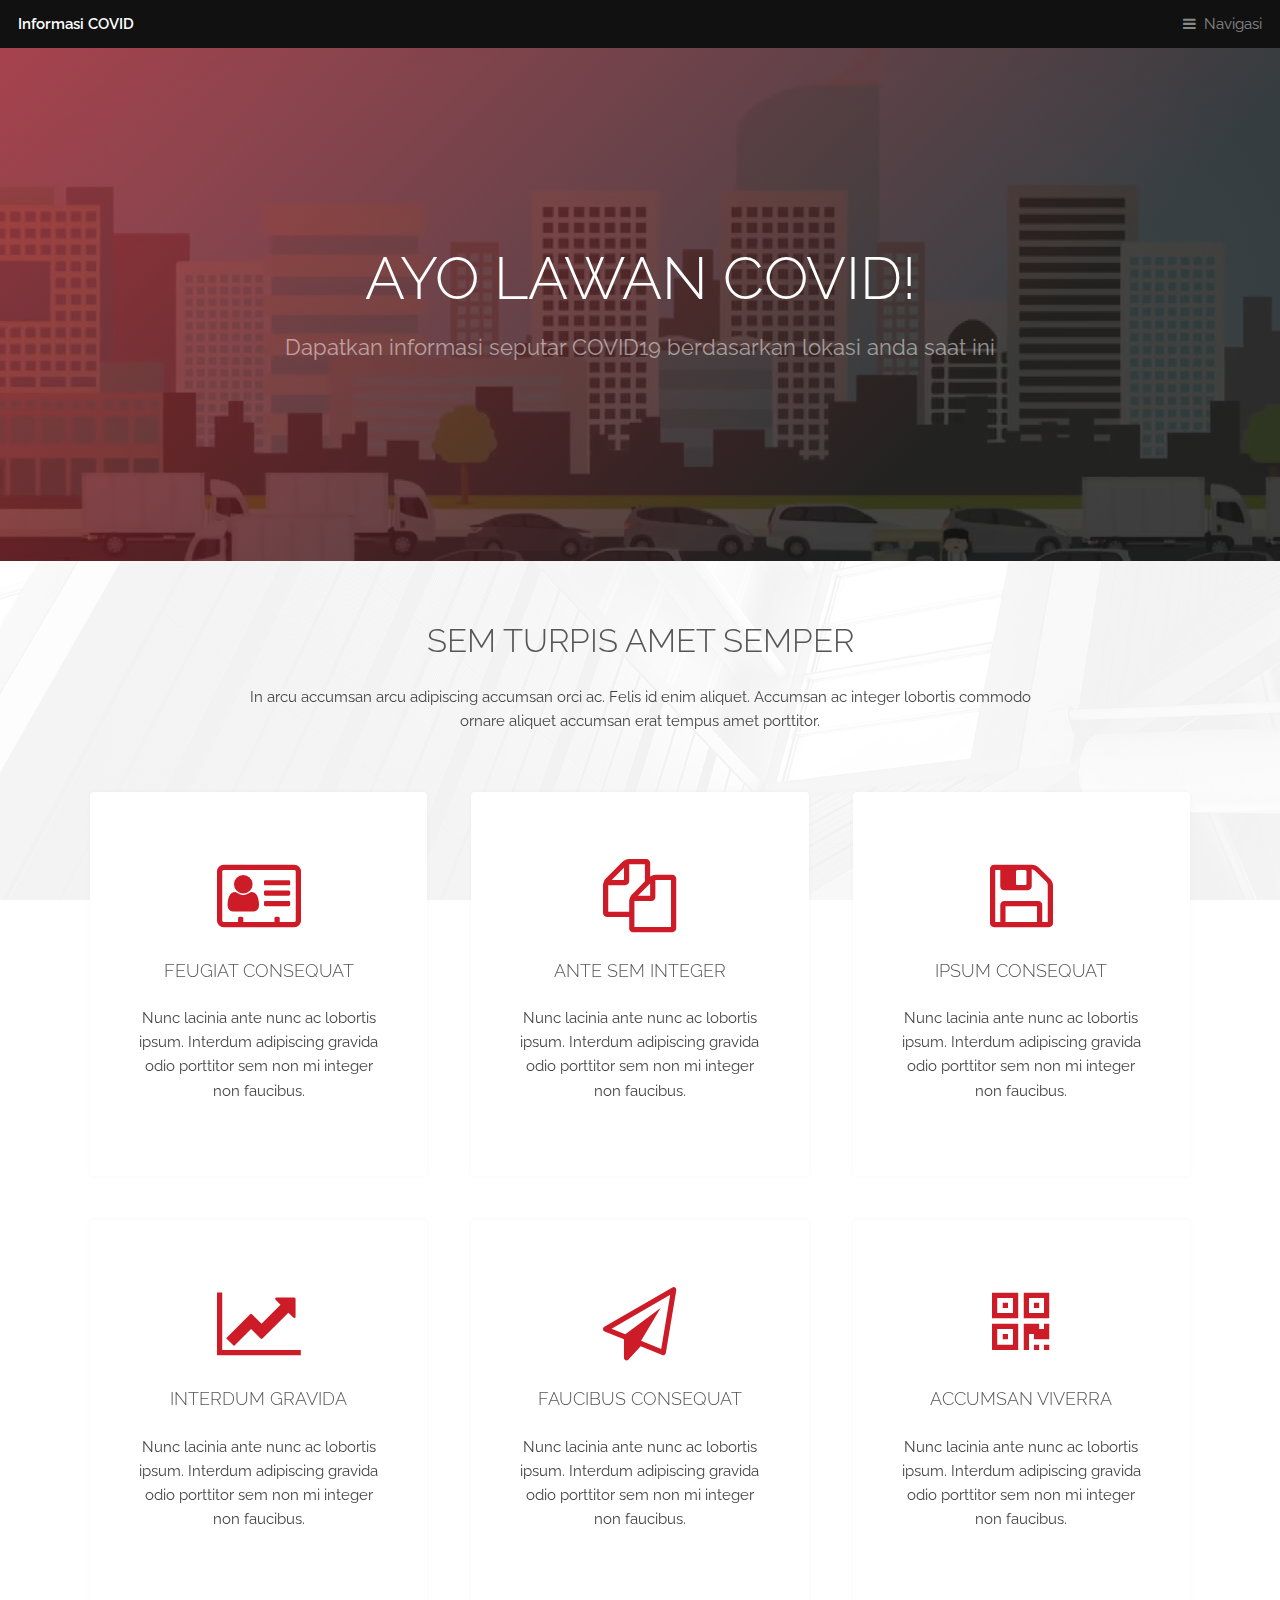
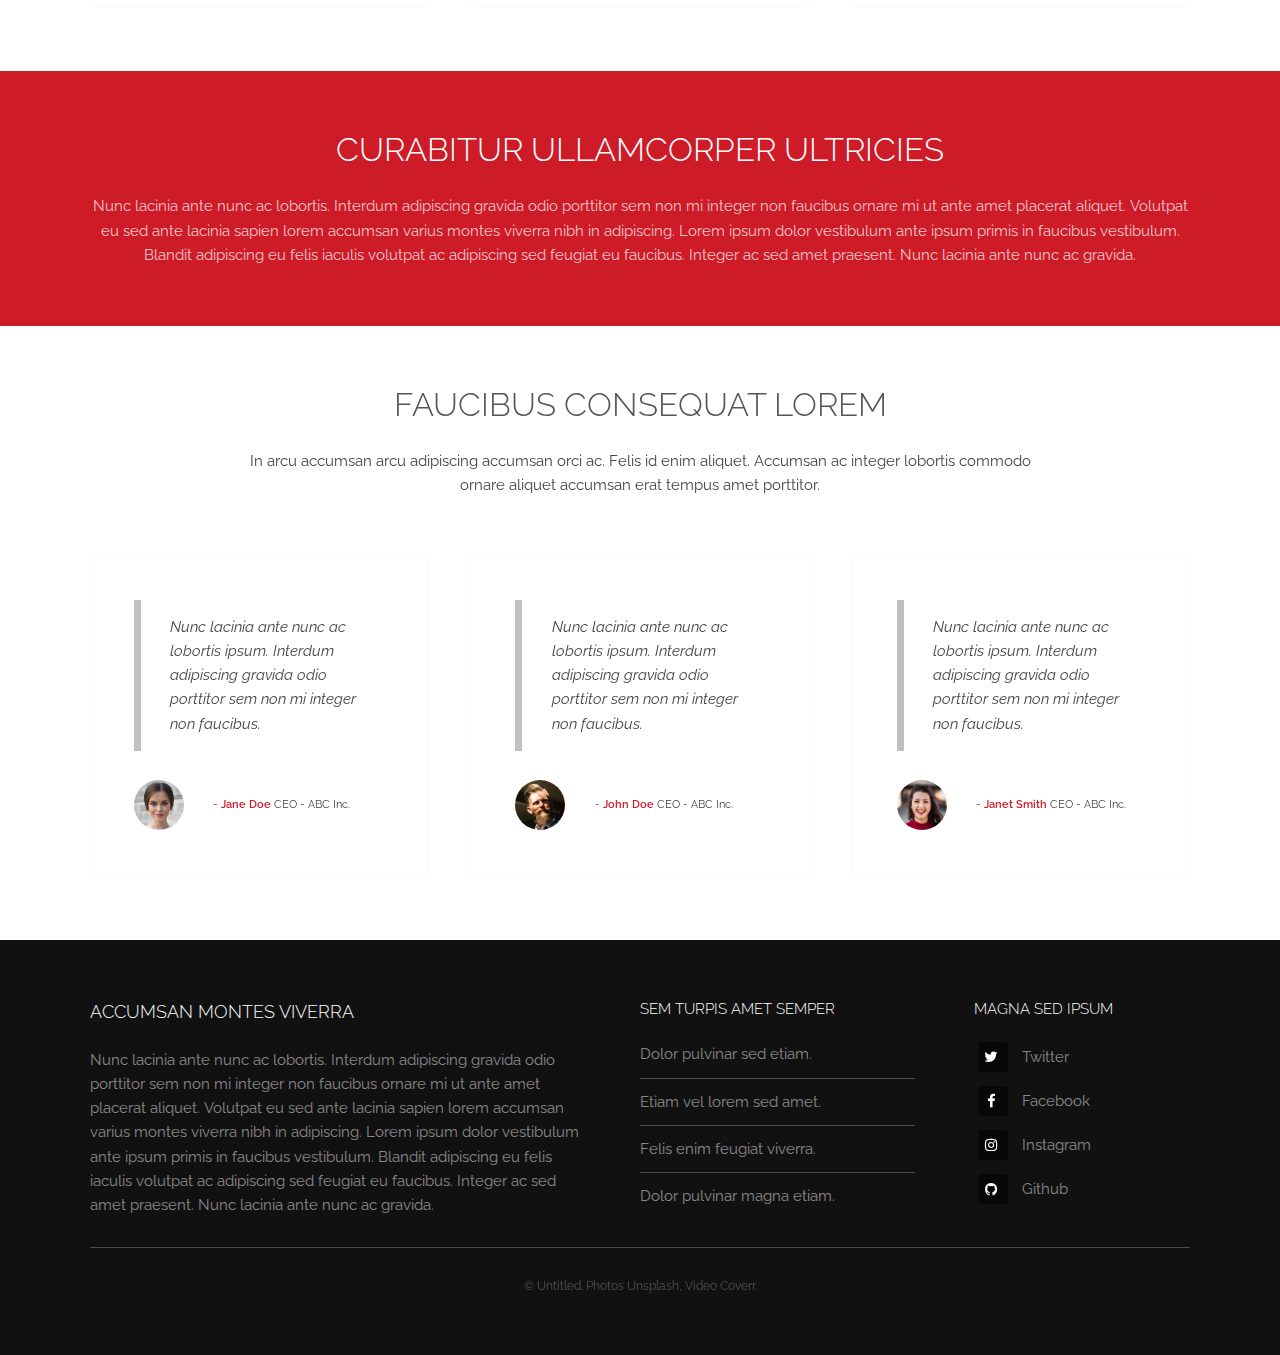
==== index.html @ f208dbf8 "repo UAS belum jadi" ====
<!DOCTYPE HTML>

<html>
	<head>
		<title>Kawal COVID19</title>
		<meta charset="utf-8" />
		<meta name="viewport" content="width=device-width, initial-scale=1, user-scalable=no" />
		<meta name="description" content="" />
		<meta name="keywords" content="" />
		<link rel="stylesheet" href="assets/css/main.css" />
	</head>
	<body class="is-preload">

		<!-- Header -->
			<header id="header">
				<a class="logo" href="index.html">Informasi COVID</a>
				<nav>
					<a href="#menu">Navigasi</a>
				</nav>
			</header>

		<!-- Nav -->
			<nav id="menu">
				<ul class="links">
					<li><a href="index.html">Beranda</a></li>
					<li><a href="elements.html">Elements</a></li>
					<li><a href="generic.html">Generic</a></li>
				</ul>
			</nav>

		<!-- Banner -->
			<section id="banner">
				<div class="inner">
					<h1>Ayo Lawan COVID!</h1>
					<p>Dapatkan informasi seputar COVID19 berdasarkan lokasi anda saat ini<br /></p>
				</div>
				<video autoplay loop muted playsinline src="images/banner_vid.mp4"></video>
			</section>

		<!-- Highlights -->
			<section class="wrapper">
				<div class="inner">
					<header class="special">
						<h2>Sem turpis amet semper</h2>
						<p>In arcu accumsan arcu adipiscing accumsan orci ac. Felis id enim aliquet. Accumsan ac integer lobortis commodo ornare aliquet accumsan erat tempus amet porttitor.</p>
					</header>
					<div class="highlights">
						<section>
							<div class="content">
								<header>
									<a href="#" class="icon fa-vcard-o"><span class="label">Icon</span></a>
									<h3>Feugiat consequat</h3>
								</header>
								<p>Nunc lacinia ante nunc ac lobortis ipsum. Interdum adipiscing gravida odio porttitor sem non mi integer non faucibus.</p>
							</div>
						</section>
						<section>
							<div class="content">
								<header>
									<a href="#" class="icon fa-files-o"><span class="label">Icon</span></a>
									<h3>Ante sem integer</h3>
								</header>
								<p>Nunc lacinia ante nunc ac lobortis ipsum. Interdum adipiscing gravida odio porttitor sem non mi integer non faucibus.</p>
							</div>
						</section>
						<section>
							<div class="content">
								<header>
									<a href="#" class="icon fa-floppy-o"><span class="label">Icon</span></a>
									<h3>Ipsum consequat</h3>
								</header>
								<p>Nunc lacinia ante nunc ac lobortis ipsum. Interdum adipiscing gravida odio porttitor sem non mi integer non faucibus.</p>
							</div>
						</section>
						<section>
							<div class="content">
								<header>
									<a href="#" class="icon fa-line-chart"><span class="label">Icon</span></a>
									<h3>Interdum gravida</h3>
								</header>
								<p>Nunc lacinia ante nunc ac lobortis ipsum. Interdum adipiscing gravida odio porttitor sem non mi integer non faucibus.</p>
							</div>
						</section>
						<section>
							<div class="content">
								<header>
									<a href="#" class="icon fa-paper-plane-o"><span class="label">Icon</span></a>
									<h3>Faucibus consequat</h3>
								</header>
								<p>Nunc lacinia ante nunc ac lobortis ipsum. Interdum adipiscing gravida odio porttitor sem non mi integer non faucibus.</p>
							</div>
						</section>
						<section>
							<div class="content">
								<header>
									<a href="#" class="icon fa-qrcode"><span class="label">Icon</span></a>
									<h3>Accumsan viverra</h3>
								</header>
								<p>Nunc lacinia ante nunc ac lobortis ipsum. Interdum adipiscing gravida odio porttitor sem non mi integer non faucibus.</p>
							</div>
						</section>
					</div>
				</div>
			</section>

		<!-- CTA -->
			<section id="cta" class="wrapper">
				<div class="inner">
					<h2>Curabitur ullamcorper ultricies</h2>
					<p>Nunc lacinia ante nunc ac lobortis. Interdum adipiscing gravida odio porttitor sem non mi integer non faucibus ornare mi ut ante amet placerat aliquet. Volutpat eu sed ante lacinia sapien lorem accumsan varius montes viverra nibh in adipiscing. Lorem ipsum dolor vestibulum ante ipsum primis in faucibus vestibulum. Blandit adipiscing eu felis iaculis volutpat ac adipiscing sed feugiat eu faucibus. Integer ac sed amet praesent. Nunc lacinia ante nunc ac gravida.</p>
				</div>
			</section>

		<!-- Testimonials -->
			<section class="wrapper">
				<div class="inner">
					<header class="special">
						<h2>Faucibus consequat lorem</h2>
						<p>In arcu accumsan arcu adipiscing accumsan orci ac. Felis id enim aliquet. Accumsan ac integer lobortis commodo ornare aliquet accumsan erat tempus amet porttitor.</p>
					</header>
					<div class="testimonials">
						<section>
							<div class="content">
								<blockquote>
									<p>Nunc lacinia ante nunc ac lobortis ipsum. Interdum adipiscing gravida odio porttitor sem non mi integer non faucibus.</p>
								</blockquote>
								<div class="author">
									<div class="image">
										<img src="images/pic01.jpg" alt="" />
									</div>
									<p class="credit">- <strong>Jane Doe</strong> <span>CEO - ABC Inc.</span></p>
								</div>
							</div>
						</section>
						<section>
							<div class="content">
								<blockquote>
									<p>Nunc lacinia ante nunc ac lobortis ipsum. Interdum adipiscing gravida odio porttitor sem non mi integer non faucibus.</p>
								</blockquote>
								<div class="author">
									<div class="image">
										<img src="images/pic03.jpg" alt="" />
									</div>
									<p class="credit">- <strong>John Doe</strong> <span>CEO - ABC Inc.</span></p>
								</div>
							</div>
						</section>
						<section>
							<div class="content">
								<blockquote>
									<p>Nunc lacinia ante nunc ac lobortis ipsum. Interdum adipiscing gravida odio porttitor sem non mi integer non faucibus.</p>
								</blockquote>
								<div class="author">
									<div class="image">
										<img src="images/pic02.jpg" alt="" />
									</div>
									<p class="credit">- <strong>Janet Smith</strong> <span>CEO - ABC Inc.</span></p>
								</div>
							</div>
						</section>
					</div>
				</div>
			</section>

		<!-- Footer -->
			<footer id="footer">
				<div class="inner">
					<div class="content">
						<section>
							<h3>Accumsan montes viverra</h3>
							<p>Nunc lacinia ante nunc ac lobortis. Interdum adipiscing gravida odio porttitor sem non mi integer non faucibus ornare mi ut ante amet placerat aliquet. Volutpat eu sed ante lacinia sapien lorem accumsan varius montes viverra nibh in adipiscing. Lorem ipsum dolor vestibulum ante ipsum primis in faucibus vestibulum. Blandit adipiscing eu felis iaculis volutpat ac adipiscing sed feugiat eu faucibus. Integer ac sed amet praesent. Nunc lacinia ante nunc ac gravida.</p>
						</section>
						<section>
							<h4>Sem turpis amet semper</h4>
							<ul class="alt">
								<li><a href="#">Dolor pulvinar sed etiam.</a></li>
								<li><a href="#">Etiam vel lorem sed amet.</a></li>
								<li><a href="#">Felis enim feugiat viverra.</a></li>
								<li><a href="#">Dolor pulvinar magna etiam.</a></li>
							</ul>
						</section>
						<section>
							<h4>Magna sed ipsum</h4>
							<ul class="plain">
								<li><a href="#"><i class="icon fa-twitter">&nbsp;</i>Twitter</a></li>
								<li><a href="#"><i class="icon fa-facebook">&nbsp;</i>Facebook</a></li>
								<li><a href="#"><i class="icon fa-instagram">&nbsp;</i>Instagram</a></li>
								<li><a href="#"><i class="icon fa-github">&nbsp;</i>Github</a></li>
							</ul>
						</section>
					</div>
					<div class="copyright">
						&copy; Untitled. Photos <a href="https://unsplash.co">Unsplash</a>, Video <a href="https://coverr.co">Coverr</a>.
					</div>
				</div>
			</footer>

		<!-- Scripts -->
			<script src="assets/js/jquery.min.js"></script>
			<script src="assets/js/browser.min.js"></script>
			<script src="assets/js/breakpoints.min.js"></script>
			<script src="assets/js/util.js"></script>
			<script src="assets/js/main.js"></script>

	</body>
</html>
---- assets/css/main.css ----
@import url(font-awesome.min.css);
@import url("https://fonts.googleapis.com/css?family=Raleway:200,300,400,500,600");
/*
	Industrious by TEMPLATED
	templated.co @templatedco
	Released for free under the Creative Commons Attribution 3.0 license (templated.co/license)
*/
/* Basic */
@-ms-viewport {
  width: device-width; }
body {
  -ms-overflow-style: scrollbar; }

@media screen and (max-width: 480px) {
  html, body {
    min-width: 320px; } }
html {
  box-sizing: border-box; }

*, *:before, *:after {
  box-sizing: inherit; }

body {
  background: #ffffff; }
  body.is-preload *, body.is-preload *:before, body.is-preload *:after {
    -moz-animation: none !important;
    -webkit-animation: none !important;
    -ms-animation: none !important;
    animation: none !important;
    -moz-transition: none !important;
    -webkit-transition: none !important;
    -ms-transition: none !important;
    transition: none !important; }

html, body, div, span, applet, object,
iframe, h1, h2, h3, h4, h5, h6, p, blockquote,
pre, a, abbr, acronym, address, big, cite,
code, del, dfn, em, img, ins, kbd, q, s, samp,
small, strike, strong, sub, sup, tt, var, b,
u, i, center, dl, dt, dd, ol, ul, li, fieldset,
form, label, legend, table, caption, tbody,
tfoot, thead, tr, th, td, article, aside,
canvas, details, embed, figure, figcaption,
footer, header, hgroup, menu, nav, output, ruby,
section, summary, time, mark, audio, video {
  margin: 0;
  padding: 0;
  border: 0;
  font-size: 100%;
  font: inherit;
  vertical-align: baseline; }

article, aside, details, figcaption, figure,
footer, header, hgroup, menu, nav, section {
  display: block; }

body {
  line-height: 1; }

ol, ul {
  list-style: none; }

blockquote, q {
  quotes: none; }
  blockquote:before, blockquote:after, q:before, q:after {
    content: '';
    content: none; }

table {
  border-collapse: collapse;
  border-spacing: 0; }

body {
  -webkit-text-size-adjust: none; }

mark {
  background-color: transparent;
  color: inherit; }

input::-moz-focus-inner {
  border: 0;
  padding: 0; }

input, select, textarea {
  -moz-appearance: none;
  -webkit-appearance: none;
  -ms-appearance: none;
  appearance: none; }

/* Typography */
html {
  font-size: 13pt; }
  @media screen and (max-width: 1680px) {
    html {
      font-size: 11pt; } }
  @media screen and (max-width: 980px) {
    html {
      font-size: 12pt; } }
  @media screen and (max-width: 480px) {
    html {
      font-size: 11pt; } }

body {
  background-color: #ffffff;
  color: #444444; }

body, input, select, textarea {
  font-family: "Raleway", Arial, Helvetica, sans-serif;
  font-weight: 400;
  font-size: 1rem;
  line-height: 1.65; }

a {
  -moz-transition: color 0.2s ease-in-out;
  -webkit-transition: color 0.2s ease-in-out;
  -ms-transition: color 0.2s ease-in-out;
  transition: color 0.2s ease-in-out;
  text-decoration: underline; }
  a:hover {
    text-decoration: none; }

strong, b {
  font-weight: 600; }

em, i {
  font-style: italic; }

p {
  margin: 0 0 2rem 0; }

header.special {
  text-align: center;
  margin-bottom: 4rem; }
  header.special p {
    max-width: 75%;
    margin-left: auto;
    margin-right: auto; }

h1, h2, h3, h4, h5, h6 {
  font-weight: 300;
  line-height: 1.5;
  text-transform: uppercase;
  margin: 0 0 1.5rem 0; }
  h1 a, h2 a, h3 a, h4 a, h5 a, h6 a {
    color: inherit;
    text-decoration: none; }

h1 {
  font-size: 3rem;
  line-height: 1.2; }

h2 {
  font-size: 2.25rem;
  line-height: 1.3; }

h3 {
  font-size: 1.25rem; }

h4 {
  font-size: 1rem; }

h5 {
  font-size: 0.9rem; }

h6 {
  font-size: 0.7rem; }

@media screen and (max-width: 736px) {
  h1 {
    font-size: 2.75rem;
    line-height: 1.3; }

  h2 {
    font-size: 1.75rem;
    line-height: 1.5; }

  h3 {
    font-size: 1.25rem; } }
sub {
  font-size: 0.8rem;
  position: relative;
  top: 0.5rem; }

sup {
  font-size: 0.8rem;
  position: relative;
  top: -0.5rem; }

blockquote {
  border-left: solid 0.5rem;
  font-style: italic;
  margin: 0 0 2rem 0;
  padding: 1rem 0 1rem 2rem; }

code {
  border-radius: 4px;
  border: solid 1px;
  font-family: "Courier New", monospace;
  font-size: 0.9rem;
  margin: 0 0.25rem;
  padding: 0.25rem 0.65rem; }

pre {
  -webkit-overflow-scrolling: touch;
  font-family: "Courier New", monospace;
  font-size: 0.9rem;
  margin: 0 0 2rem 0; }
  pre code {
    display: block;
    line-height: 1.75;
    padding: 1rem 1.5rem;
    overflow-x: auto; }

hr {
  border: 0;
  border-bottom: solid 1px;
  margin: 2rem 0; }
  hr.major {
    margin: 4rem 0; }

input, select, textarea {
  color: #555555; }

a {
  color: #ce1b28; }

strong, b {
  color: #555555; }

h1, h2, h3, h4, h5, h6 {
  color: #555555; }

blockquote {
  border-left-color: rgba(0, 0, 0, 0.25); }

code {
  background: rgba(0, 0, 0, 0.075);
  border-color: rgba(0, 0, 0, 0.25); }

hr {
  border-bottom-color: rgba(0, 0, 0, 0.25); }

/* Inner */
.inner {
  margin: 0 auto;
  width: 75rem;
  max-width: calc(100% - 6rem); }
  @media screen and (max-width: 480px) {
    .inner {
      max-width: calc(100% - 3rem); } }

/* Button */
input[type="submit"],
input[type="reset"],
input[type="button"],
button,
.button {
  -moz-appearance: none;
  -webkit-appearance: none;
  -ms-appearance: none;
  appearance: none;
  -moz-transition: background-color 0.2s ease-in-out, box-shadow 0.2s ease-in-out, color 0.2s ease-in-out;
  -webkit-transition: background-color 0.2s ease-in-out, box-shadow 0.2s ease-in-out, color 0.2s ease-in-out;
  -ms-transition: background-color 0.2s ease-in-out, box-shadow 0.2s ease-in-out, color 0.2s ease-in-out;
  transition: background-color 0.2s ease-in-out, box-shadow 0.2s ease-in-out, color 0.2s ease-in-out;
  border: 0;
  border-radius: 4px;
  cursor: pointer;
  display: inline-block;
  font-weight: 600;
  height: 3.25rem;
  line-height: 3.25rem;
  padding: 0 1.75rem;
  text-align: center;
  text-decoration: none;
  white-space: nowrap; }
  input[type="submit"].small,
  input[type="reset"].small,
  input[type="button"].small,
  button.small,
  .button.small {
    font-size: 0.8rem;
    height: 2.4375rem;
    line-height: 2.4375rem;
    padding: 0 1.25rem; }
  input[type="submit"].large,
  input[type="reset"].large,
  input[type="button"].large,
  button.large,
  .button.large {
    font-size: 1.35rem;
    height: 4.0625rem;
    line-height: 4.0625rem;
    padding: 0 2rem; }
  input[type="submit"].wide,
  input[type="reset"].wide,
  input[type="button"].wide,
  button.wide,
  .button.wide {
    min-width: 13rem; }
  input[type="submit"].icon:before,
  input[type="reset"].icon:before,
  input[type="button"].icon:before,
  button.icon:before,
  .button.icon:before {
    margin-right: 0.5rem; }
  input[type="submit"].fit,
  input[type="reset"].fit,
  input[type="button"].fit,
  button.fit,
  .button.fit {
    width: 100%; }
  input[type="submit"].disabled, input[type="submit"]:disabled,
  input[type="reset"].disabled,
  input[type="reset"]:disabled,
  input[type="button"].disabled,
  input[type="button"]:disabled,
  button.disabled,
  button:disabled,
  .button.disabled,
  .button:disabled {
    pointer-events: none;
    opacity: 0.25; }

input[type="submit"],
input[type="reset"],
input[type="button"],
button,
.button {
  background-color: transparent;
  box-shadow: inset 0 0 0 1px #555555;
  color: #555555 !important; }
  input[type="submit"]:hover,
  input[type="reset"]:hover,
  input[type="button"]:hover,
  button:hover,
  .button:hover {
    box-shadow: inset 0 0 0 1px #ce1b28;
    color: #ce1b28 !important; }
    input[type="submit"]:hover:active,
    input[type="reset"]:hover:active,
    input[type="button"]:hover:active,
    button:hover:active,
    .button:hover:active {
      background-color: rgba(206, 27, 40, 0.25); }
  input[type="submit"].primary,
  input[type="reset"].primary,
  input[type="button"].primary,
  button.primary,
  .button.primary {
    box-shadow: none;
    background-color: #ce1b28;
    color: #ffffff !important; }
    input[type="submit"].primary:hover,
    input[type="reset"].primary:hover,
    input[type="button"].primary:hover,
    button.primary:hover,
    .button.primary:hover {
      background-color: #e2212f;
      box-shadow: none; }
      input[type="submit"].primary:hover:active,
      input[type="reset"].primary:hover:active,
      input[type="button"].primary:hover:active,
      button.primary:hover:active,
      .button.primary:hover:active {
        background-color: #b71824; }

/* Form */
form {
  margin: 0 0 2rem 0; }

input[type="text"],
input[type="password"],
input[type="email"],
input[type="tel"],
input[type="search"],
input[type="url"],
select,
textarea {
  -moz-appearance: none;
  -webkit-appearance: none;
  -ms-appearance: none;
  appearance: none;
  border-radius: 4px;
  border: none;
  border: solid 1px;
  color: inherit;
  display: block;
  outline: 0;
  padding: 0 1rem;
  text-decoration: none;
  width: 100%; }
  input[type="text"]:invalid,
  input[type="password"]:invalid,
  input[type="email"]:invalid,
  input[type="tel"]:invalid,
  input[type="search"]:invalid,
  input[type="url"]:invalid,
  select:invalid,
  textarea:invalid {
    box-shadow: none; }

label {
  display: block;
  font-size: 1rem;
  font-weight: 600;
  margin: 0 0 1rem 0; }

input[type="text"],
input[type="password"],
input[type="email"],
input[type="tel"],
input[type="search"],
input[type="url"] {
  height: 3.25rem; }

select {
  background-size: 1.25rem;
  background-repeat: no-repeat;
  background-position: calc(100% - 1rem) center;
  height: 3.25rem;
  padding-right: 3.25rem;
  text-overflow: ellipsis; }
  select:focus::-ms-value {
    background-color: transparent; }
  select::-ms-expand {
    display: none; }

textarea {
  padding: 0.75rem 1rem; }

input[type="checkbox"],
input[type="radio"] {
  -moz-appearance: none;
  -webkit-appearance: none;
  -ms-appearance: none;
  appearance: none;
  display: block;
  float: left;
  margin-right: -2rem;
  opacity: 0;
  width: 1rem;
  z-index: -1; }
  input[type="checkbox"] + label,
  input[type="radio"] + label {
    text-decoration: none;
    cursor: pointer;
    display: inline-block;
    font-size: 1rem;
    font-weight: 400;
    padding-left: 2.825rem;
    padding-right: 0.875rem;
    position: relative; }
    input[type="checkbox"] + label:before,
    input[type="radio"] + label:before {
      -moz-osx-font-smoothing: grayscale;
      -webkit-font-smoothing: antialiased;
      font-family: FontAwesome;
      font-style: normal;
      font-weight: normal;
      text-transform: none !important; }
    input[type="checkbox"] + label:before,
    input[type="radio"] + label:before {
      border-radius: 4px;
      border: solid 1px;
      content: '';
      display: inline-block;
      height: 1.95rem;
      left: 0;
      line-height: 1.86875rem;
      position: absolute;
      text-align: center;
      top: -0.1625rem;
      width: 1.95rem; }
  input[type="checkbox"]:checked + label:before,
  input[type="radio"]:checked + label:before {
    content: '\f00c'; }

input[type="checkbox"] + label:before {
  border-radius: 4px; }

input[type="radio"] + label:before {
  border-radius: 100%; }

::-webkit-input-placeholder {
  opacity: 1.0; }

:-moz-placeholder {
  opacity: 1.0; }

::-moz-placeholder {
  opacity: 1.0; }

:-ms-input-placeholder {
  opacity: 1.0; }

label {
  color: #555555; }

input[type="text"],
input[type="password"],
input[type="email"],
input[type="tel"],
input[type="search"],
input[type="url"],
select,
textarea {
  background-color: rgba(0, 0, 0, 0.075);
  border-color: rgba(0, 0, 0, 0.25); }
  input[type="text"]:focus,
  input[type="password"]:focus,
  input[type="email"]:focus,
  input[type="tel"]:focus,
  input[type="search"]:focus,
  input[type="url"]:focus,
  select:focus,
  textarea:focus {
    border-color: #ce1b28;
    box-shadow: 0 0 0 1px #ce1b28; }

select {
  background-image: url("data:image/svg+xml;charset=utf8,%3Csvg xmlns='http://www.w3.org/2000/svg' width='40' height='40' preserveAspectRatio='none' viewBox='0 0 40 40'%3E%3Cpath d='M9.4,12.3l10.4,10.4l10.4-10.4c0.2-0.2,0.5-0.4,0.9-0.4c0.3,0,0.6,0.1,0.9,0.4l3.3,3.3c0.2,0.2,0.4,0.5,0.4,0.9 c0,0.4-0.1,0.6-0.4,0.9L20.7,31.9c-0.2,0.2-0.5,0.4-0.9,0.4c-0.3,0-0.6-0.1-0.9-0.4L4.3,17.3c-0.2-0.2-0.4-0.5-0.4-0.9 c0-0.4,0.1-0.6,0.4-0.9l3.3-3.3c0.2-0.2,0.5-0.4,0.9-0.4S9.1,12.1,9.4,12.3z' fill='rgba(0, 0, 0, 0.25)' /%3E%3C/svg%3E"); }
  select option {
    color: #444444;
    background-color: #ffffff; }

input[type="checkbox"] + label,
input[type="radio"] + label {
  color: #444444; }
  input[type="checkbox"] + label:before,
  input[type="radio"] + label:before {
    background: rgba(0, 0, 0, 0.075);
    border-color: rgba(0, 0, 0, 0.25); }
input[type="checkbox"]:checked + label:before,
input[type="radio"]:checked + label:before {
  background-color: #ce1b28;
  border-color: #ce1b28;
  color: #ffffff; }
input[type="checkbox"]:focus + label:before,
input[type="radio"]:focus + label:before {
  border-color: #ce1b28;
  box-shadow: 0 0 0 1px #ce1b28; }

::-webkit-input-placeholder {
  color: #bbbbbb !important; }

:-moz-placeholder {
  color: #bbbbbb !important; }

::-moz-placeholder {
  color: #bbbbbb !important; }

:-ms-input-placeholder {
  color: #bbbbbb !important; }

/* List */
ol {
  list-style: decimal;
  margin: 0 0 2rem 0;
  padding-left: 1.25rem; }
  ol li {
    padding-left: 0.25rem; }

ul {
  list-style: disc;
  margin: 0 0 2rem 0;
  padding-left: 1rem; }
  ul li {
    padding-left: 0.325rem; }
  ul.plain {
    list-style: none;
    padding-left: 0; }
    ul.plain li {
      margin-bottom: 1rem; }
      ul.plain li .icon {
        border-radius: 4px;
        color: #ffffff;
        display: inline-block;
        margin-right: 1rem;
        text-align: center;
        width: 2rem;
        height: 2rem;
        line-height: 2rem;
        background: rgba(0, 0, 0, 0.5); }
  ul.alt {
    list-style: none;
    padding-left: 0; }
    ul.alt li {
      border-top: solid 1px;
      padding: 0.75rem 0; }
      ul.alt li:first-child {
        border-top: 0;
        padding-top: 0; }
      ul.alt li:last-child {
        padding-bottom: 0; }

dl {
  margin: 0 0 2rem 0; }
  dl dt {
    display: block;
    font-weight: 600;
    margin: 0 0 1rem 0; }
  dl dd {
    margin-left: 1.5rem; }

ul.alt li {
  border-top-color: rgba(0, 0, 0, 0.25); }

/* Table */
.table-wrapper {
  -webkit-overflow-scrolling: touch;
  overflow-x: auto; }

table {
  margin: 0 0 2rem 0;
  width: 100%; }
  table tbody tr {
    border: solid 1px;
    border-left: 0;
    border-right: 0; }
  table td {
    padding: 0.75rem 0.75rem; }
  table th {
    font-size: 0.9rem;
    font-weight: 600;
    padding: 0 0.75rem 0.75rem 0.75rem;
    text-align: left; }
  table thead {
    border-bottom: solid 2px; }
  table tfoot {
    border-top: solid 2px; }
  table.alt {
    border-collapse: separate; }
    table.alt tbody tr td {
      border: solid 1px;
      border-left-width: 0;
      border-top-width: 0; }
      table.alt tbody tr td:first-child {
        border-left-width: 1px; }
    table.alt tbody tr:first-child td {
      border-top-width: 1px; }
    table.alt thead {
      border-bottom: 0; }
    table.alt tfoot {
      border-top: 0; }

table tbody tr {
  border-color: rgba(0, 0, 0, 0.25); }
  table tbody tr:nth-child(2n + 1) {
    background-color: rgba(0, 0, 0, 0.075); }
table th {
  color: #555555; }
table thead {
  border-bottom-color: rgba(0, 0, 0, 0.25); }
table tfoot {
  border-top-color: rgba(0, 0, 0, 0.25); }
table.alt tbody tr td {
  border-color: rgba(0, 0, 0, 0.25); }

/* Highlights */
.highlights {
  width: 100%;
  margin: 2.5rem 0;
  display: -moz-flex;
  display: -webkit-flex;
  display: -ms-flex;
  display: flex;
  -moz-flex-wrap: wrap;
  -webkit-flex-wrap: wrap;
  -ms-flex-wrap: wrap;
  flex-wrap: wrap;
  -moz-align-items: -moz-stretch;
  -webkit-align-items: -webkit-stretch;
  -ms-align-items: -ms-stretch;
  align-items: stretch; }
  .highlights > * {
    -moz-flex-shrink: 1;
    -webkit-flex-shrink: 1;
    -ms-flex-shrink: 1;
    flex-shrink: 1;
    -moz-flex-grow: 0;
    -webkit-flex-grow: 0;
    -ms-flex-grow: 0;
    flex-grow: 0; }
  .highlights > * {
    width: 33.3333333333%; }
  .highlights > * {
    padding: 1.5rem;
    width: calc(33.3333333333% + 1rem); }
  .highlights > :nth-child(-n + 3) {
    padding-top: 0; }
  .highlights > :nth-last-child(-n + 3) {
    padding-bottom: 0; }
  .highlights > :nth-child(3n + 1) {
    padding-left: 0; }
  .highlights > :nth-child(3n) {
    padding-right: 0; }
  .highlights > :nth-child(3n + 1),
  .highlights > :nth-child(3n) {
    width: calc(33.3333333333% + -0.5rem); }
  .highlights .content {
    border-radius: 4px;
    height: 100%;
    padding: 3rem;
    text-align: center; }
    .highlights .content .icon {
      font-size: 5rem; }
  .highlights > div > :last-child {
    margin-bottom: 0; }
  @media screen and (max-width: 980px) {
    .highlights > * {
      width: 50%; }
    .highlights > * {
      padding: 1rem;
      width: calc(33.3333333333% + 0.6666666667rem); }
    .highlights > :nth-child(-n + 3) {
      padding-top: 1rem; }
    .highlights > :nth-last-child(-n + 3) {
      padding-bottom: 1rem; }
    .highlights > :nth-child(3n + 1) {
      padding-left: 1rem; }
    .highlights > :nth-child(3n) {
      padding-right: 1rem; }
    .highlights > :nth-child(3n + 1),
    .highlights > :nth-child(3n) {
      padding: 1rem;
      width: calc(50% + 1rem); }
    .highlights > * {
      padding: 1rem;
      width: calc(50% + 1rem); }
    .highlights > :nth-child(-n + 2) {
      padding-top: 0; }
    .highlights > :nth-last-child(-n + 2) {
      padding-bottom: 0; }
    .highlights > :nth-child(2n + 1) {
      padding-left: 0; }
    .highlights > :nth-child(2n) {
      padding-right: 0; }
    .highlights > :nth-child(2n + 1),
    .highlights > :nth-child(2n) {
      width: calc(50% + 0rem); }
    .highlights .content {
      padding: 2rem; } }
  @media screen and (max-width: 736px) {
    .highlights > * {
      width: 100%; }
    .highlights > * {
      padding: 1rem;
      width: calc(33.3333333333% + 0.6666666667rem); }
    .highlights > :nth-child(-n + 3) {
      padding-top: 1rem; }
    .highlights > :nth-last-child(-n + 3) {
      padding-bottom: 1rem; }
    .highlights > :nth-child(3n + 1) {
      padding-left: 1rem; }
    .highlights > :nth-child(3n) {
      padding-right: 1rem; }
    .highlights > :nth-child(3n + 1),
    .highlights > :nth-child(3n) {
      padding: 1rem;
      width: calc(100% + 2rem); }
    .highlights > * {
      padding: 1rem;
      width: calc(50% + 1rem); }
    .highlights > :nth-child(-n + 2) {
      padding-top: 1rem; }
    .highlights > :nth-last-child(-n + 2) {
      padding-bottom: 1rem; }
    .highlights > :nth-child(2n + 1) {
      padding-left: 1rem; }
    .highlights > :nth-child(2n) {
      padding-right: 1rem; }
    .highlights > :nth-child(2n + 1),
    .highlights > :nth-child(2n) {
      padding: 1rem;
      width: calc(100% + 2rem); }
    .highlights > * {
      padding: 1rem;
      width: calc(100% + 2rem); }
    .highlights > :nth-child(-n + 1) {
      padding-top: 0; }
    .highlights > :nth-last-child(-n + 1) {
      padding-bottom: 0; }
    .highlights > :nth-child(1n + 1) {
      padding-left: 0; }
    .highlights > :nth-child(1n) {
      padding-right: 0; }
    .highlights > :nth-child(1n + 1),
    .highlights > :nth-child(1n) {
      width: calc(100% + 1rem); } }

.highlights .content {
  background: #ffffff;
  box-shadow: 0px 0px 4px 1px rgba(0, 0, 0, 0.025); }

/* Testimonials */
.testimonials {
  margin: 2.5rem 0;
  width: 100%;
  display: -moz-flex;
  display: -webkit-flex;
  display: -ms-flex;
  display: flex;
  -moz-flex-wrap: wrap;
  -webkit-flex-wrap: wrap;
  -ms-flex-wrap: wrap;
  flex-wrap: wrap;
  -moz-align-items: -moz-stretch;
  -webkit-align-items: -webkit-stretch;
  -ms-align-items: -ms-stretch;
  align-items: stretch; }
  .testimonials > * {
    -moz-flex-shrink: 1;
    -webkit-flex-shrink: 1;
    -ms-flex-shrink: 1;
    flex-shrink: 1;
    -moz-flex-grow: 0;
    -webkit-flex-grow: 0;
    -ms-flex-grow: 0;
    flex-grow: 0; }
  .testimonials > * {
    width: 33.3333333333%; }
  .testimonials > * {
    padding: 1.5rem;
    width: calc(33.3333333333% + 1rem); }
  .testimonials > :nth-child(-n + 3) {
    padding-top: 0; }
  .testimonials > :nth-last-child(-n + 3) {
    padding-bottom: 0; }
  .testimonials > :nth-child(3n + 1) {
    padding-left: 0; }
  .testimonials > :nth-child(3n) {
    padding-right: 0; }
  .testimonials > :nth-child(3n + 1),
  .testimonials > :nth-child(3n) {
    width: calc(33.3333333333% + -0.5rem); }
  .testimonials .content {
    border-radius: 4px;
    height: 100%;
    padding: 3rem; }
    .testimonials .content .author {
      display: -moz-flex;
      display: -webkit-flex;
      display: -ms-flex;
      display: flex;
      -moz-align-items: center;
      -webkit-align-items: center;
      -ms-align-items: center;
      align-items: center; }
      .testimonials .content .author blockquote {
        margin: 0; }
      .testimonials .content .author .image {
        margin-right: 2rem;
        width: 20%; }
        .testimonials .content .author .image img {
          border-radius: 100%;
          max-width: 100%; }
    .testimonials .content .credit {
      font-size: 0.75rem; }
    .testimonials .content p:last-child {
      margin: 0; }
  .testimonials > div > :last-child {
    margin-bottom: 0; }
  @media screen and (max-width: 980px) {
    .testimonials > * {
      width: 50%; }
    .testimonials > * {
      padding: 1rem;
      width: calc(33.3333333333% + 0.6666666667rem); }
    .testimonials > :nth-child(-n + 3) {
      padding-top: 1rem; }
    .testimonials > :nth-last-child(-n + 3) {
      padding-bottom: 1rem; }
    .testimonials > :nth-child(3n + 1) {
      padding-left: 1rem; }
    .testimonials > :nth-child(3n) {
      padding-right: 1rem; }
    .testimonials > :nth-child(3n + 1),
    .testimonials > :nth-child(3n) {
      padding: 1rem;
      width: calc(50% + 1rem); }
    .testimonials > * {
      padding: 1rem;
      width: calc(50% + 1rem); }
    .testimonials > :nth-child(-n + 2) {
      padding-top: 0; }
    .testimonials > :nth-last-child(-n + 2) {
      padding-bottom: 0; }
    .testimonials > :nth-child(2n + 1) {
      padding-left: 0; }
    .testimonials > :nth-child(2n) {
      padding-right: 0; }
    .testimonials > :nth-child(2n + 1),
    .testimonials > :nth-child(2n) {
      width: calc(50% + 0rem); }
    .testimonials .content {
      padding: 2rem; } }
  @media screen and (max-width: 736px) {
    .testimonials > * {
      width: 100%; }
    .testimonials > * {
      padding: 1rem;
      width: calc(33.3333333333% + 0.6666666667rem); }
    .testimonials > :nth-child(-n + 3) {
      padding-top: 1rem; }
    .testimonials > :nth-last-child(-n + 3) {
      padding-bottom: 1rem; }
    .testimonials > :nth-child(3n + 1) {
      padding-left: 1rem; }
    .testimonials > :nth-child(3n) {
      padding-right: 1rem; }
    .testimonials > :nth-child(3n + 1),
    .testimonials > :nth-child(3n) {
      padding: 1rem;
      width: calc(100% + 2rem); }
    .testimonials > * {
      padding: 1rem;
      width: calc(50% + 1rem); }
    .testimonials > :nth-child(-n + 2) {
      padding-top: 1rem; }
    .testimonials > :nth-last-child(-n + 2) {
      padding-bottom: 1rem; }
    .testimonials > :nth-child(2n + 1) {
      padding-left: 1rem; }
    .testimonials > :nth-child(2n) {
      padding-right: 1rem; }
    .testimonials > :nth-child(2n + 1),
    .testimonials > :nth-child(2n) {
      padding: 1rem;
      width: calc(100% + 2rem); }
    .testimonials > * {
      padding: 1rem;
      width: calc(100% + 2rem); }
    .testimonials > :nth-child(-n + 1) {
      padding-top: 0; }
    .testimonials > :nth-last-child(-n + 1) {
      padding-bottom: 0; }
    .testimonials > :nth-child(1n + 1) {
      padding-left: 0; }
    .testimonials > :nth-child(1n) {
      padding-right: 0; }
    .testimonials > :nth-child(1n + 1),
    .testimonials > :nth-child(1n) {
      width: calc(100% + 1rem); } }

.testimonials .content {
  background: #ffffff;
  box-shadow: 0px 0px 4px 1px rgba(0, 0, 0, 0.025); }
  .testimonials .content .credit strong {
    color: #ce1b28; }

/* Actions */
ul.actions {
  display: -moz-flex;
  display: -webkit-flex;
  display: -ms-flex;
  display: flex;
  cursor: default;
  list-style: none;
  margin-left: -1rem;
  padding-left: 0; }
  ul.actions li {
    padding: 0 0 0 1rem;
    vertical-align: middle; }
  ul.actions.special {
    -moz-justify-content: center;
    -webkit-justify-content: center;
    -ms-justify-content: center;
    justify-content: center;
    width: calc(100% + 1rem); }
  ul.actions.stacked {
    -moz-flex-direction: column;
    -webkit-flex-direction: column;
    -ms-flex-direction: column;
    flex-direction: column;
    margin-left: 0; }
    ul.actions.stacked li {
      padding: 1.3rem 0 0 0; }
      ul.actions.stacked li:first-child {
        padding-top: 0; }
  ul.actions.fit {
    width: calc(100% + 1rem); }
    ul.actions.fit li {
      -moz-flex-grow: 1;
      -webkit-flex-grow: 1;
      -ms-flex-grow: 1;
      flex-grow: 1;
      -moz-flex-shrink: 1;
      -webkit-flex-shrink: 1;
      -ms-flex-shrink: 1;
      flex-shrink: 1;
      width: 100%; }
      ul.actions.fit li > * {
        width: 100%; }
    ul.actions.fit.stacked {
      width: 100%; }
  @media screen and (max-width: 480px) {
    ul.actions:not(.fixed) {
      -moz-flex-direction: column;
      -webkit-flex-direction: column;
      -ms-flex-direction: column;
      flex-direction: column;
      margin-left: 0;
      width: 100% !important; }
      ul.actions:not(.fixed) li {
        -moz-flex-grow: 1;
        -webkit-flex-grow: 1;
        -ms-flex-grow: 1;
        flex-grow: 1;
        -moz-flex-shrink: 1;
        -webkit-flex-shrink: 1;
        -ms-flex-shrink: 1;
        flex-shrink: 1;
        padding: 1rem 0 0 0;
        text-align: center;
        width: 100%; }
        ul.actions:not(.fixed) li > * {
          width: 100%; }
        ul.actions:not(.fixed) li:first-child {
          padding-top: 0; }
        ul.actions:not(.fixed) li input[type="submit"],
        ul.actions:not(.fixed) li input[type="reset"],
        ul.actions:not(.fixed) li input[type="button"],
        ul.actions:not(.fixed) li button,
        ul.actions:not(.fixed) li .button {
          width: 100%; }
          ul.actions:not(.fixed) li input[type="submit"].icon:before,
          ul.actions:not(.fixed) li input[type="reset"].icon:before,
          ul.actions:not(.fixed) li input[type="button"].icon:before,
          ul.actions:not(.fixed) li button.icon:before,
          ul.actions:not(.fixed) li .button.icon:before {
            margin-left: -0.5rem; } }

/* Grid */
.row {
  display: flex;
  flex-wrap: wrap;
  box-sizing: border-box; }
  .row > * {
    box-sizing: border-box; }
  .row.gtr-uniform > * > :last-child {
    margin-bottom: 0; }

.row > .imp {
  order: -1; }
.row > .col-1 {
  width: 8.3333333333%; }
.row > .off-1 {
  margin-left: 8.3333333333%; }
.row > .col-2 {
  width: 16.6666666667%; }
.row > .off-2 {
  margin-left: 16.6666666667%; }
.row > .col-3 {
  width: 25%; }
.row > .off-3 {
  margin-left: 25%; }
.row > .col-4 {
  width: 33.3333333333%; }
.row > .off-4 {
  margin-left: 33.3333333333%; }
.row > .col-5 {
  width: 41.6666666667%; }
.row > .off-5 {
  margin-left: 41.6666666667%; }
.row > .col-6 {
  width: 50%; }
.row > .off-6 {
  margin-left: 50%; }
.row > .col-7 {
  width: 58.3333333333%; }
.row > .off-7 {
  margin-left: 58.3333333333%; }
.row > .col-8 {
  width: 66.6666666667%; }
.row > .off-8 {
  margin-left: 66.6666666667%; }
.row > .col-9 {
  width: 75%; }
.row > .off-9 {
  margin-left: 75%; }
.row > .col-10 {
  width: 83.3333333333%; }
.row > .off-10 {
  margin-left: 83.3333333333%; }
.row > .col-11 {
  width: 91.6666666667%; }
.row > .off-11 {
  margin-left: 91.6666666667%; }
.row > .col-12 {
  width: 100%; }
.row > .off-12 {
  margin-left: 100%; }
.row.gtr-0 {
  margin-top: 0;
  margin-left: 0rem; }
  .row.gtr-0 > * {
    padding: 0 0 0 0rem; }
  .row.gtr-0.gtr-uniform {
    margin-top: 0rem; }
    .row.gtr-0.gtr-uniform > * {
      padding-top: 0rem; }
.row.gtr-25 {
  margin-top: 0;
  margin-left: -0.75rem; }
  .row.gtr-25 > * {
    padding: 0 0 0 0.75rem; }
  .row.gtr-25.gtr-uniform {
    margin-top: -0.75rem; }
    .row.gtr-25.gtr-uniform > * {
      padding-top: 0.75rem; }
.row.gtr-50 {
  margin-top: 0;
  margin-left: -1.5rem; }
  .row.gtr-50 > * {
    padding: 0 0 0 1.5rem; }
  .row.gtr-50.gtr-uniform {
    margin-top: -1.5rem; }
    .row.gtr-50.gtr-uniform > * {
      padding-top: 1.5rem; }
.row {
  margin-top: 0;
  margin-left: -3rem; }
  .row > * {
    padding: 0 0 0 3rem; }
  .row.gtr-uniform {
    margin-top: -3rem; }
    .row.gtr-uniform > * {
      padding-top: 3rem; }
.row.gtr-150 {
  margin-top: 0;
  margin-left: -4.5rem; }
  .row.gtr-150 > * {
    padding: 0 0 0 4.5rem; }
  .row.gtr-150.gtr-uniform {
    margin-top: -4.5rem; }
    .row.gtr-150.gtr-uniform > * {
      padding-top: 4.5rem; }
.row.gtr-200 {
  margin-top: 0;
  margin-left: -6rem; }
  .row.gtr-200 > * {
    padding: 0 0 0 6rem; }
  .row.gtr-200.gtr-uniform {
    margin-top: -6rem; }
    .row.gtr-200.gtr-uniform > * {
      padding-top: 6rem; }

@media screen and (max-width: 1680px) {
  .row {
    display: flex;
    flex-wrap: wrap;
    box-sizing: border-box; }
    .row > * {
      box-sizing: border-box; }
    .row.gtr-uniform > * > :last-child {
      margin-bottom: 0; }

  .row > .imp-xlarge {
    order: -1; }
  .row > .col-1-xlarge {
    width: 8.3333333333%; }
  .row > .off-1-xlarge {
    margin-left: 8.3333333333%; }
  .row > .col-2-xlarge {
    width: 16.6666666667%; }
  .row > .off-2-xlarge {
    margin-left: 16.6666666667%; }
  .row > .col-3-xlarge {
    width: 25%; }
  .row > .off-3-xlarge {
    margin-left: 25%; }
  .row > .col-4-xlarge {
    width: 33.3333333333%; }
  .row > .off-4-xlarge {
    margin-left: 33.3333333333%; }
  .row > .col-5-xlarge {
    width: 41.6666666667%; }
  .row > .off-5-xlarge {
    margin-left: 41.6666666667%; }
  .row > .col-6-xlarge {
    width: 50%; }
  .row > .off-6-xlarge {
    margin-left: 50%; }
  .row > .col-7-xlarge {
    width: 58.3333333333%; }
  .row > .off-7-xlarge {
    margin-left: 58.3333333333%; }
  .row > .col-8-xlarge {
    width: 66.6666666667%; }
  .row > .off-8-xlarge {
    margin-left: 66.6666666667%; }
  .row > .col-9-xlarge {
    width: 75%; }
  .row > .off-9-xlarge {
    margin-left: 75%; }
  .row > .col-10-xlarge {
    width: 83.3333333333%; }
  .row > .off-10-xlarge {
    margin-left: 83.3333333333%; }
  .row > .col-11-xlarge {
    width: 91.6666666667%; }
  .row > .off-11-xlarge {
    margin-left: 91.6666666667%; }
  .row > .col-12-xlarge {
    width: 100%; }
  .row > .off-12-xlarge {
    margin-left: 100%; }
  .row.gtr-0 {
    margin-top: 0;
    margin-left: 0rem; }
    .row.gtr-0 > * {
      padding: 0 0 0 0rem; }
    .row.gtr-0.gtr-uniform {
      margin-top: 0rem; }
      .row.gtr-0.gtr-uniform > * {
        padding-top: 0rem; }
  .row.gtr-25 {
    margin-top: 0;
    margin-left: -0.75rem; }
    .row.gtr-25 > * {
      padding: 0 0 0 0.75rem; }
    .row.gtr-25.gtr-uniform {
      margin-top: -0.75rem; }
      .row.gtr-25.gtr-uniform > * {
        padding-top: 0.75rem; }
  .row.gtr-50 {
    margin-top: 0;
    margin-left: -1.5rem; }
    .row.gtr-50 > * {
      padding: 0 0 0 1.5rem; }
    .row.gtr-50.gtr-uniform {
      margin-top: -1.5rem; }
      .row.gtr-50.gtr-uniform > * {
        padding-top: 1.5rem; }
  .row {
    margin-top: 0;
    margin-left: -3rem; }
    .row > * {
      padding: 0 0 0 3rem; }
    .row.gtr-uniform {
      margin-top: -3rem; }
      .row.gtr-uniform > * {
        padding-top: 3rem; }
  .row.gtr-150 {
    margin-top: 0;
    margin-left: -4.5rem; }
    .row.gtr-150 > * {
      padding: 0 0 0 4.5rem; }
    .row.gtr-150.gtr-uniform {
      margin-top: -4.5rem; }
      .row.gtr-150.gtr-uniform > * {
        padding-top: 4.5rem; }
  .row.gtr-200 {
    margin-top: 0;
    margin-left: -6rem; }
    .row.gtr-200 > * {
      padding: 0 0 0 6rem; }
    .row.gtr-200.gtr-uniform {
      margin-top: -6rem; }
      .row.gtr-200.gtr-uniform > * {
        padding-top: 6rem; } }
@media screen and (max-width: 1280px) {
  .row {
    display: flex;
    flex-wrap: wrap;
    box-sizing: border-box; }
    .row > * {
      box-sizing: border-box; }
    .row.gtr-uniform > * > :last-child {
      margin-bottom: 0; }

  .row > .imp-large {
    order: -1; }
  .row > .col-1-large {
    width: 8.3333333333%; }
  .row > .off-1-large {
    margin-left: 8.3333333333%; }
  .row > .col-2-large {
    width: 16.6666666667%; }
  .row > .off-2-large {
    margin-left: 16.6666666667%; }
  .row > .col-3-large {
    width: 25%; }
  .row > .off-3-large {
    margin-left: 25%; }
  .row > .col-4-large {
    width: 33.3333333333%; }
  .row > .off-4-large {
    margin-left: 33.3333333333%; }
  .row > .col-5-large {
    width: 41.6666666667%; }
  .row > .off-5-large {
    margin-left: 41.6666666667%; }
  .row > .col-6-large {
    width: 50%; }
  .row > .off-6-large {
    margin-left: 50%; }
  .row > .col-7-large {
    width: 58.3333333333%; }
  .row > .off-7-large {
    margin-left: 58.3333333333%; }
  .row > .col-8-large {
    width: 66.6666666667%; }
  .row > .off-8-large {
    margin-left: 66.6666666667%; }
  .row > .col-9-large {
    width: 75%; }
  .row > .off-9-large {
    margin-left: 75%; }
  .row > .col-10-large {
    width: 83.3333333333%; }
  .row > .off-10-large {
    margin-left: 83.3333333333%; }
  .row > .col-11-large {
    width: 91.6666666667%; }
  .row > .off-11-large {
    margin-left: 91.6666666667%; }
  .row > .col-12-large {
    width: 100%; }
  .row > .off-12-large {
    margin-left: 100%; }
  .row.gtr-0 {
    margin-top: 0;
    margin-left: 0rem; }
    .row.gtr-0 > * {
      padding: 0 0 0 0rem; }
    .row.gtr-0.gtr-uniform {
      margin-top: 0rem; }
      .row.gtr-0.gtr-uniform > * {
        padding-top: 0rem; }
  .row.gtr-25 {
    margin-top: 0;
    margin-left: -0.375rem; }
    .row.gtr-25 > * {
      padding: 0 0 0 0.375rem; }
    .row.gtr-25.gtr-uniform {
      margin-top: -0.375rem; }
      .row.gtr-25.gtr-uniform > * {
        padding-top: 0.375rem; }
  .row.gtr-50 {
    margin-top: 0;
    margin-left: -0.75rem; }
    .row.gtr-50 > * {
      padding: 0 0 0 0.75rem; }
    .row.gtr-50.gtr-uniform {
      margin-top: -0.75rem; }
      .row.gtr-50.gtr-uniform > * {
        padding-top: 0.75rem; }
  .row {
    margin-top: 0;
    margin-left: -1.5rem; }
    .row > * {
      padding: 0 0 0 1.5rem; }
    .row.gtr-uniform {
      margin-top: -1.5rem; }
      .row.gtr-uniform > * {
        padding-top: 1.5rem; }
  .row.gtr-150 {
    margin-top: 0;
    margin-left: -2.25rem; }
    .row.gtr-150 > * {
      padding: 0 0 0 2.25rem; }
    .row.gtr-150.gtr-uniform {
      margin-top: -2.25rem; }
      .row.gtr-150.gtr-uniform > * {
        padding-top: 2.25rem; }
  .row.gtr-200 {
    margin-top: 0;
    margin-left: -3rem; }
    .row.gtr-200 > * {
      padding: 0 0 0 3rem; }
    .row.gtr-200.gtr-uniform {
      margin-top: -3rem; }
      .row.gtr-200.gtr-uniform > * {
        padding-top: 3rem; } }
@media screen and (max-width: 980px) {
  .row {
    display: flex;
    flex-wrap: wrap;
    box-sizing: border-box; }
    .row > * {
      box-sizing: border-box; }
    .row.gtr-uniform > * > :last-child {
      margin-bottom: 0; }

  .row > .imp-medium {
    order: -1; }
  .row > .col-1-medium {
    width: 8.3333333333%; }
  .row > .off-1-medium {
    margin-left: 8.3333333333%; }
  .row > .col-2-medium {
    width: 16.6666666667%; }
  .row > .off-2-medium {
    margin-left: 16.6666666667%; }
  .row > .col-3-medium {
    width: 25%; }
  .row > .off-3-medium {
    margin-left: 25%; }
  .row > .col-4-medium {
    width: 33.3333333333%; }
  .row > .off-4-medium {
    margin-left: 33.3333333333%; }
  .row > .col-5-medium {
    width: 41.6666666667%; }
  .row > .off-5-medium {
    margin-left: 41.6666666667%; }
  .row > .col-6-medium {
    width: 50%; }
  .row > .off-6-medium {
    margin-left: 50%; }
  .row > .col-7-medium {
    width: 58.3333333333%; }
  .row > .off-7-medium {
    margin-left: 58.3333333333%; }
  .row > .col-8-medium {
    width: 66.6666666667%; }
  .row > .off-8-medium {
    margin-left: 66.6666666667%; }
  .row > .col-9-medium {
    width: 75%; }
  .row > .off-9-medium {
    margin-left: 75%; }
  .row > .col-10-medium {
    width: 83.3333333333%; }
  .row > .off-10-medium {
    margin-left: 83.3333333333%; }
  .row > .col-11-medium {
    width: 91.6666666667%; }
  .row > .off-11-medium {
    margin-left: 91.6666666667%; }
  .row > .col-12-medium {
    width: 100%; }
  .row > .off-12-medium {
    margin-left: 100%; }
  .row.gtr-0 {
    margin-top: 0;
    margin-left: 0rem; }
    .row.gtr-0 > * {
      padding: 0 0 0 0rem; }
    .row.gtr-0.gtr-uniform {
      margin-top: 0rem; }
      .row.gtr-0.gtr-uniform > * {
        padding-top: 0rem; }
  .row.gtr-25 {
    margin-top: 0;
    margin-left: -0.375rem; }
    .row.gtr-25 > * {
      padding: 0 0 0 0.375rem; }
    .row.gtr-25.gtr-uniform {
      margin-top: -0.375rem; }
      .row.gtr-25.gtr-uniform > * {
        padding-top: 0.375rem; }
  .row.gtr-50 {
    margin-top: 0;
    margin-left: -0.75rem; }
    .row.gtr-50 > * {
      padding: 0 0 0 0.75rem; }
    .row.gtr-50.gtr-uniform {
      margin-top: -0.75rem; }
      .row.gtr-50.gtr-uniform > * {
        padding-top: 0.75rem; }
  .row {
    margin-top: 0;
    margin-left: -1.5rem; }
    .row > * {
      padding: 0 0 0 1.5rem; }
    .row.gtr-uniform {
      margin-top: -1.5rem; }
      .row.gtr-uniform > * {
        padding-top: 1.5rem; }
  .row.gtr-150 {
    margin-top: 0;
    margin-left: -2.25rem; }
    .row.gtr-150 > * {
      padding: 0 0 0 2.25rem; }
    .row.gtr-150.gtr-uniform {
      margin-top: -2.25rem; }
      .row.gtr-150.gtr-uniform > * {
        padding-top: 2.25rem; }
  .row.gtr-200 {
    margin-top: 0;
    margin-left: -3rem; }
    .row.gtr-200 > * {
      padding: 0 0 0 3rem; }
    .row.gtr-200.gtr-uniform {
      margin-top: -3rem; }
      .row.gtr-200.gtr-uniform > * {
        padding-top: 3rem; } }
@media screen and (max-width: 736px) {
  .row {
    display: flex;
    flex-wrap: wrap;
    box-sizing: border-box; }
    .row > * {
      box-sizing: border-box; }
    .row.gtr-uniform > * > :last-child {
      margin-bottom: 0; }

  .row > .imp-small {
    order: -1; }
  .row > .col-1-small {
    width: 8.3333333333%; }
  .row > .off-1-small {
    margin-left: 8.3333333333%; }
  .row > .col-2-small {
    width: 16.6666666667%; }
  .row > .off-2-small {
    margin-left: 16.6666666667%; }
  .row > .col-3-small {
    width: 25%; }
  .row > .off-3-small {
    margin-left: 25%; }
  .row > .col-4-small {
    width: 33.3333333333%; }
  .row > .off-4-small {
    margin-left: 33.3333333333%; }
  .row > .col-5-small {
    width: 41.6666666667%; }
  .row > .off-5-small {
    margin-left: 41.6666666667%; }
  .row > .col-6-small {
    width: 50%; }
  .row > .off-6-small {
    margin-left: 50%; }
  .row > .col-7-small {
    width: 58.3333333333%; }
  .row > .off-7-small {
    margin-left: 58.3333333333%; }
  .row > .col-8-small {
    width: 66.6666666667%; }
  .row > .off-8-small {
    margin-left: 66.6666666667%; }
  .row > .col-9-small {
    width: 75%; }
  .row > .off-9-small {
    margin-left: 75%; }
  .row > .col-10-small {
    width: 83.3333333333%; }
  .row > .off-10-small {
    margin-left: 83.3333333333%; }
  .row > .col-11-small {
    width: 91.6666666667%; }
  .row > .off-11-small {
    margin-left: 91.6666666667%; }
  .row > .col-12-small {
    width: 100%; }
  .row > .off-12-small {
    margin-left: 100%; }
  .row.gtr-0 {
    margin-top: 0;
    margin-left: 0rem; }
    .row.gtr-0 > * {
      padding: 0 0 0 0rem; }
    .row.gtr-0.gtr-uniform {
      margin-top: 0rem; }
      .row.gtr-0.gtr-uniform > * {
        padding-top: 0rem; }
  .row.gtr-25 {
    margin-top: 0;
    margin-left: -0.3125rem; }
    .row.gtr-25 > * {
      padding: 0 0 0 0.3125rem; }
    .row.gtr-25.gtr-uniform {
      margin-top: -0.3125rem; }
      .row.gtr-25.gtr-uniform > * {
        padding-top: 0.3125rem; }
  .row.gtr-50 {
    margin-top: 0;
    margin-left: -0.625rem; }
    .row.gtr-50 > * {
      padding: 0 0 0 0.625rem; }
    .row.gtr-50.gtr-uniform {
      margin-top: -0.625rem; }
      .row.gtr-50.gtr-uniform > * {
        padding-top: 0.625rem; }
  .row {
    margin-top: 0;
    margin-left: -1.25rem; }
    .row > * {
      padding: 0 0 0 1.25rem; }
    .row.gtr-uniform {
      margin-top: -1.25rem; }
      .row.gtr-uniform > * {
        padding-top: 1.25rem; }
  .row.gtr-150 {
    margin-top: 0;
    margin-left: -1.875rem; }
    .row.gtr-150 > * {
      padding: 0 0 0 1.875rem; }
    .row.gtr-150.gtr-uniform {
      margin-top: -1.875rem; }
      .row.gtr-150.gtr-uniform > * {
        padding-top: 1.875rem; }
  .row.gtr-200 {
    margin-top: 0;
    margin-left: -2.5rem; }
    .row.gtr-200 > * {
      padding: 0 0 0 2.5rem; }
    .row.gtr-200.gtr-uniform {
      margin-top: -2.5rem; }
      .row.gtr-200.gtr-uniform > * {
        padding-top: 2.5rem; } }
@media screen and (max-width: 480px) {
  .row {
    display: flex;
    flex-wrap: wrap;
    box-sizing: border-box; }
    .row > * {
      box-sizing: border-box; }
    .row.gtr-uniform > * > :last-child {
      margin-bottom: 0; }

  .row > .imp-xsmall {
    order: -1; }
  .row > .col-1-xsmall {
    width: 8.3333333333%; }
  .row > .off-1-xsmall {
    margin-left: 8.3333333333%; }
  .row > .col-2-xsmall {
    width: 16.6666666667%; }
  .row > .off-2-xsmall {
    margin-left: 16.6666666667%; }
  .row > .col-3-xsmall {
    width: 25%; }
  .row > .off-3-xsmall {
    margin-left: 25%; }
  .row > .col-4-xsmall {
    width: 33.3333333333%; }
  .row > .off-4-xsmall {
    margin-left: 33.3333333333%; }
  .row > .col-5-xsmall {
    width: 41.6666666667%; }
  .row > .off-5-xsmall {
    margin-left: 41.6666666667%; }
  .row > .col-6-xsmall {
    width: 50%; }
  .row > .off-6-xsmall {
    margin-left: 50%; }
  .row > .col-7-xsmall {
    width: 58.3333333333%; }
  .row > .off-7-xsmall {
    margin-left: 58.3333333333%; }
  .row > .col-8-xsmall {
    width: 66.6666666667%; }
  .row > .off-8-xsmall {
    margin-left: 66.6666666667%; }
  .row > .col-9-xsmall {
    width: 75%; }
  .row > .off-9-xsmall {
    margin-left: 75%; }
  .row > .col-10-xsmall {
    width: 83.3333333333%; }
  .row > .off-10-xsmall {
    margin-left: 83.3333333333%; }
  .row > .col-11-xsmall {
    width: 91.6666666667%; }
  .row > .off-11-xsmall {
    margin-left: 91.6666666667%; }
  .row > .col-12-xsmall {
    width: 100%; }
  .row > .off-12-xsmall {
    margin-left: 100%; }
  .row.gtr-0 {
    margin-top: 0;
    margin-left: 0rem; }
    .row.gtr-0 > * {
      padding: 0 0 0 0rem; }
    .row.gtr-0.gtr-uniform {
      margin-top: 0rem; }
      .row.gtr-0.gtr-uniform > * {
        padding-top: 0rem; }
  .row.gtr-25 {
    margin-top: 0;
    margin-left: -0.3125rem; }
    .row.gtr-25 > * {
      padding: 0 0 0 0.3125rem; }
    .row.gtr-25.gtr-uniform {
      margin-top: -0.3125rem; }
      .row.gtr-25.gtr-uniform > * {
        padding-top: 0.3125rem; }
  .row.gtr-50 {
    margin-top: 0;
    margin-left: -0.625rem; }
    .row.gtr-50 > * {
      padding: 0 0 0 0.625rem; }
    .row.gtr-50.gtr-uniform {
      margin-top: -0.625rem; }
      .row.gtr-50.gtr-uniform > * {
        padding-top: 0.625rem; }
  .row {
    margin-top: 0;
    margin-left: -1.25rem; }
    .row > * {
      padding: 0 0 0 1.25rem; }
    .row.gtr-uniform {
      margin-top: -1.25rem; }
      .row.gtr-uniform > * {
        padding-top: 1.25rem; }
  .row.gtr-150 {
    margin-top: 0;
    margin-left: -1.875rem; }
    .row.gtr-150 > * {
      padding: 0 0 0 1.875rem; }
    .row.gtr-150.gtr-uniform {
      margin-top: -1.875rem; }
      .row.gtr-150.gtr-uniform > * {
        padding-top: 1.875rem; }
  .row.gtr-200 {
    margin-top: 0;
    margin-left: -2.5rem; }
    .row.gtr-200 > * {
      padding: 0 0 0 2.5rem; }
    .row.gtr-200.gtr-uniform {
      margin-top: -2.5rem; }
      .row.gtr-200.gtr-uniform > * {
        padding-top: 2.5rem; } }
/* Icon */
.icon {
  text-decoration: none;
  border-bottom: none;
  position: relative; }
  .icon:before {
    -moz-osx-font-smoothing: grayscale;
    -webkit-font-smoothing: antialiased;
    font-family: FontAwesome;
    font-style: normal;
    font-weight: normal;
    text-transform: none !important; }
  .icon > .label {
    display: none; }

/* Icons */
ul.icons {
  cursor: default;
  list-style: none;
  padding-left: 0; }
  ul.icons li {
    display: inline-block;
    padding: 0 1rem 0 0; }
    ul.icons li:last-child {
      padding-right: 0; }
    ul.icons li .icon:before {
      font-size: 2rem; }

/* Image */
.image {
  border-radius: 4px;
  border: 0;
  display: inline-block;
  position: relative; }
  .image img {
    border-radius: 4px;
    display: block; }
  .image.left, .image.right {
    max-width: 40%; }
    .image.left img, .image.right img {
      width: 100%; }
  .image.left {
    float: left;
    margin: 0 2rem 2rem 0;
    top: 0.25rem; }
  .image.right {
    float: right;
    margin: 0 0 2rem 2rem;
    top: 0.25rem; }
  .image.fit {
    display: block;
    margin: 0 0 2rem 0;
    width: 100%; }
    .image.fit img {
      width: 100%; }
  .image.main {
    display: block;
    margin: 0 0 3rem 0;
    width: 100%; }
    .image.main img {
      width: 100%; }

/* Wrapper */
.wrapper {
  padding: 8rem 0 6rem 0 ;
  position: relative;
  z-index: 1; }
  @media screen and (max-width: 1280px) {
    .wrapper {
      padding: 4rem 0 2rem 0 ; } }
  @media screen and (max-width: 736px) {
    .wrapper {
      padding: 3rem 0 1rem 0 ; } }
  @media screen and (max-width: 480px) {
    .wrapper {
      padding: 2rem 0 0.1rem 0 ; } }

/* Banner */
#banner {
  -ms-flex-align: center;
  -ms-flex-pack: center;
  background-color: #111111;
  color: rgba(255, 255, 255, 0.5);
  -moz-align-items: center;
  -webkit-align-items: center;
  -ms-align-items: center;
  align-items: center;
  display: -moz-flex;
  display: -webkit-flex;
  display: -ms-flex;
  display: flex;
  -moz-justify-content: center;
  -webkit-justify-content: center;
  -ms-justify-content: center;
  justify-content: center;
  background-image: url("../../images/banner_pict.jpg");
  background-position: center;
  background-repeat: no-repeat;
  background-size: cover;
  border-top: 0;
  display: -ms-flexbox;
  height: 35rem !important;
  min-height: 35rem;
  overflow: hidden;
  position: relative;
  text-align: center;
  width: 100%; }
  #banner input, #banner select, #banner textarea {
    color: #ffffff; }
  #banner a {
    color: #ce1b28; }
  #banner strong, #banner b {
    color: #ffffff; }
  #banner h1, #banner h2, #banner h3, #banner h4, #banner h5, #banner h6 {
    color: #ffffff; }
  #banner blockquote {
    border-left-color: rgba(255, 255, 255, 0.25); }
  #banner code {
    background: rgba(255, 255, 255, 0.075);
    border-color: rgba(255, 255, 255, 0.25); }
  #banner hr {
    border-bottom-color: rgba(255, 255, 255, 0.25); }
  #banner input[type="submit"],
  #banner input[type="reset"],
  #banner input[type="button"],
  #banner button,
  #banner .button {
    background-color: transparent;
    box-shadow: inset 0 0 0 1px #ffffff;
    color: #ffffff !important; }
    #banner input[type="submit"]:hover,
    #banner input[type="reset"]:hover,
    #banner input[type="button"]:hover,
    #banner button:hover,
    #banner .button:hover {
      box-shadow: inset 0 0 0 1px #ce1b28;
      color: #ce1b28 !important; }
      #banner input[type="submit"]:hover:active,
      #banner input[type="reset"]:hover:active,
      #banner input[type="button"]:hover:active,
      #banner button:hover:active,
      #banner .button:hover:active {
        background-color: rgba(206, 27, 40, 0.25); }
    #banner input[type="submit"].primary,
    #banner input[type="reset"].primary,
    #banner input[type="button"].primary,
    #banner button.primary,
    #banner .button.primary {
      box-shadow: none;
      background-color: #ce1b28;
      color: #ffffff !important; }
      #banner input[type="submit"].primary:hover,
      #banner input[type="reset"].primary:hover,
      #banner input[type="button"].primary:hover,
      #banner button.primary:hover,
      #banner .button.primary:hover {
        background-color: #e2212f;
        box-shadow: none; }
        #banner input[type="submit"].primary:hover:active,
        #banner input[type="reset"].primary:hover:active,
        #banner input[type="button"].primary:hover:active,
        #banner button.primary:hover:active,
        #banner .button.primary:hover:active {
          background-color: #b71824; }
  #banner label {
    color: #ffffff; }
  #banner input[type="text"],
  #banner input[type="password"],
  #banner input[type="email"],
  #banner input[type="tel"],
  #banner input[type="search"],
  #banner input[type="url"],
  #banner select,
  #banner textarea {
    background-color: rgba(255, 255, 255, 0.075);
    border-color: rgba(255, 255, 255, 0.25); }
    #banner input[type="text"]:focus,
    #banner input[type="password"]:focus,
    #banner input[type="email"]:focus,
    #banner input[type="tel"]:focus,
    #banner input[type="search"]:focus,
    #banner input[type="url"]:focus,
    #banner select:focus,
    #banner textarea:focus {
      border-color: #ce1b28;
      box-shadow: 0 0 0 1px #ce1b28; }
  #banner select {
    background-image: url("data:image/svg+xml;charset=utf8,%3Csvg xmlns='http://www.w3.org/2000/svg' width='40' height='40' preserveAspectRatio='none' viewBox='0 0 40 40'%3E%3Cpath d='M9.4,12.3l10.4,10.4l10.4-10.4c0.2-0.2,0.5-0.4,0.9-0.4c0.3,0,0.6,0.1,0.9,0.4l3.3,3.3c0.2,0.2,0.4,0.5,0.4,0.9 c0,0.4-0.1,0.6-0.4,0.9L20.7,31.9c-0.2,0.2-0.5,0.4-0.9,0.4c-0.3,0-0.6-0.1-0.9-0.4L4.3,17.3c-0.2-0.2-0.4-0.5-0.4-0.9 c0-0.4,0.1-0.6,0.4-0.9l3.3-3.3c0.2-0.2,0.5-0.4,0.9-0.4S9.1,12.1,9.4,12.3z' fill='rgba(255, 255, 255, 0.25)' /%3E%3C/svg%3E"); }
    #banner select option {
      color: rgba(255, 255, 255, 0.5);
      background-color: #111111; }
  #banner input[type="checkbox"] + label,
  #banner input[type="radio"] + label {
    color: rgba(255, 255, 255, 0.5); }
    #banner input[type="checkbox"] + label:before,
    #banner input[type="radio"] + label:before {
      background: rgba(255, 255, 255, 0.075);
      border-color: rgba(255, 255, 255, 0.25); }
  #banner input[type="checkbox"]:checked + label:before,
  #banner input[type="radio"]:checked + label:before {
    background-color: #ce1b28;
    border-color: #ce1b28;
    color: #ffffff; }
  #banner input[type="checkbox"]:focus + label:before,
  #banner input[type="radio"]:focus + label:before {
    border-color: #ce1b28;
    box-shadow: 0 0 0 1px #ce1b28; }
  #banner ::-webkit-input-placeholder {
    color: rgba(255, 255, 255, 0.4) !important; }
  #banner :-moz-placeholder {
    color: rgba(255, 255, 255, 0.4) !important; }
  #banner ::-moz-placeholder {
    color: rgba(255, 255, 255, 0.4) !important; }
  #banner :-ms-input-placeholder {
    color: rgba(255, 255, 255, 0.4) !important; }
  #banner ul.alt li {
    border-top-color: rgba(255, 255, 255, 0.25); }
  #banner table tbody tr {
    border-color: rgba(255, 255, 255, 0.25); }
    #banner table tbody tr:nth-child(2n + 1) {
      background-color: rgba(255, 255, 255, 0.075); }
  #banner table th {
    color: #ffffff; }
  #banner table thead {
    border-bottom-color: rgba(255, 255, 255, 0.25); }
  #banner table tfoot {
    border-top-color: rgba(255, 255, 255, 0.25); }
  #banner table.alt tbody tr td {
    border-color: rgba(255, 255, 255, 0.25); }
  #banner .highlights .content {
    background: #111111;
    box-shadow: 0px 0px 4px 1px rgba(255, 255, 255, 0.025); }
  #banner .testimonials .content {
    background: #111111;
    box-shadow: 0px 0px 4px 1px rgba(255, 255, 255, 0.025); }
    #banner .testimonials .content .credit strong {
      color: #ce1b28; }
  #banner > .inner {
    -moz-transform: scale(1.0);
    -webkit-transform: scale(1.0);
    -ms-transform: scale(1.0);
    transform: scale(1.0);
    -moz-transition: opacity 1s ease, -moz-transform 1s ease;
    -webkit-transition: opacity 1s ease, -webkit-transform 1s ease;
    -ms-transition: opacity 1s ease, -ms-transform 1s ease;
    transition: opacity 1s ease, transform 1s ease;
    opacity: 1;
    position: relative;
    z-index: 3; }
    #banner > .inner > :last-child {
      margin-bottom: 0; }
  #banner h1 {
    font-size: 4rem;
    margin-bottom: 1rem; }
  #banner p {
    font-size: 1.5rem; }
  #banner a {
    color: rgba(255, 255, 255, 0.5);
    text-decoration: none; }
    #banner a:hover {
      color: #ffffff; }
  #banner video {
    -moz-transform: translateX(50%) translateY(50%);
    -webkit-transform: translateX(50%) translateY(50%);
    -ms-transform: translateX(50%) translateY(50%);
    transform: translateX(50%) translateY(50%);
    bottom: 50%;
    height: auto;
    min-height: 100%;
    min-width: 100%;
    overflow: hidden;
    position: absolute;
    right: 50%;
    width: auto; }
  #banner:before {
    -moz-transition: opacity 3s ease;
    -webkit-transition: opacity 3s ease;
    -ms-transition: opacity 3s ease;
    transition: opacity 3s ease;
    -moz-transition-delay: 1.25s;
    -webkit-transition-delay: 1.25s;
    -ms-transition-delay: 1.25s;
    transition-delay: 1.25s;
    background: #111111;
    content: '';
    display: block;
    height: 100%;
    left: 0;
    opacity: 0.45;
    position: absolute;
    top: 0;
    width: 100%;
    z-index: 1; }
  #banner:after {
    background: linear-gradient(135deg, #ce1b28 0%, #111111 74%);
    content: ' ';
    display: block;
    height: 100%;
    left: 0;
    opacity: 0.6;
    position: absolute;
    top: 0;
    webkit-linear-gradientidth: 100%;
    width: 100%;
    z-index: 1; }
  #banner.small {
    height: 30vh !important;
    min-height: 30vh; }
  @media screen and (max-width: 1280px) {
    #banner video {
      display: none; } }
  @media screen and (max-width: 736px) {
    #banner {
      height: auto !important;
      min-height: 0;
      padding: 4rem 2rem 4rem 2rem; }
      #banner .inner {
        width: 100%; }
      #banner h1 {
        font-size: 1.75rem;
        margin-bottom: 0.5rem;
        padding-bottom: 0; }
      #banner p {
        font-size: 1.25rem; }
      #banner br {
        display: none; }
      #banner .button {
        width: 100%; } }
  @media screen and (max-width: 480px) {
    #banner p {
      font-size: 1rem; } }
  body.is-preload #banner .inner {
    -moz-transform: scale(0.99);
    -webkit-transform: scale(0.99);
    -ms-transform: scale(0.99);
    transform: scale(0.99);
    opacity: 0; }
  body.is-preload #banner:before {
    opacity: 1; }

/* CTA */
#cta {
  background-color: #ce1b28;
  color: rgba(255, 255, 255, 0.75);
  background-attachment: fixed;
  background-image: linear-gradient(rgba(206, 27, 40, 0.25), rgba(206, 27, 40, 0.25)), url(../../images/cta01.jpg);
  background-position: bottom;
  background-repeat: no-repeat;
  background-size: cover;
  position: relative;
  text-align: center;
  z-index: 1; }
  #cta input, #cta select, #cta textarea {
    color: #ffffff; }
  #cta a {
    color: #ffffff; }
  #cta strong, #cta b {
    color: #ffffff; }
  #cta h1, #cta h2, #cta h3, #cta h4, #cta h5, #cta h6 {
    color: #ffffff; }
  #cta blockquote {
    border-left-color: rgba(255, 255, 255, 0.25); }
  #cta code {
    background: rgba(255, 255, 255, 0.075);
    border-color: rgba(255, 255, 255, 0.25); }
  #cta hr {
    border-bottom-color: rgba(255, 255, 255, 0.25); }
  #cta input[type="submit"],
  #cta input[type="reset"],
  #cta input[type="button"],
  #cta button,
  #cta .button {
    background-color: transparent;
    box-shadow: inset 0 0 0 1px #ffffff;
    color: #ffffff !important; }
    #cta input[type="submit"]:hover,
    #cta input[type="reset"]:hover,
    #cta input[type="button"]:hover,
    #cta button:hover,
    #cta .button:hover {
      background-color: rgba(255, 255, 255, 0.1); }
      #cta input[type="submit"]:hover:active,
      #cta input[type="reset"]:hover:active,
      #cta input[type="button"]:hover:active,
      #cta button:hover:active,
      #cta .button:hover:active {
        background-color: rgba(255, 255, 255, 0.25); }
    #cta input[type="submit"].primary,
    #cta input[type="reset"].primary,
    #cta input[type="button"].primary,
    #cta button.primary,
    #cta .button.primary {
      box-shadow: none;
      background-color: #ffffff;
      color: #ce1b28 !important; }
      #cta input[type="submit"].primary:hover,
      #cta input[type="reset"].primary:hover,
      #cta input[type="button"].primary:hover,
      #cta button.primary:hover,
      #cta .button.primary:hover {
        background-color: rgba(255, 255, 255, 0.875);
        box-shadow: none; }
        #cta input[type="submit"].primary:hover:active,
        #cta input[type="reset"].primary:hover:active,
        #cta input[type="button"].primary:hover:active,
        #cta button.primary:hover:active,
        #cta .button.primary:hover:active {
          background-color: rgba(255, 255, 255, 0.5); }
  #cta label {
    color: #ffffff; }
  #cta input[type="text"],
  #cta input[type="password"],
  #cta input[type="email"],
  #cta input[type="tel"],
  #cta input[type="search"],
  #cta input[type="url"],
  #cta select,
  #cta textarea {
    background-color: rgba(255, 255, 255, 0.075);
    border-color: rgba(255, 255, 255, 0.25); }
    #cta input[type="text"]:focus,
    #cta input[type="password"]:focus,
    #cta input[type="email"]:focus,
    #cta input[type="tel"]:focus,
    #cta input[type="search"]:focus,
    #cta input[type="url"]:focus,
    #cta select:focus,
    #cta textarea:focus {
      border-color: #ffffff;
      box-shadow: 0 0 0 1px #ffffff; }
  #cta select {
    background-image: url("data:image/svg+xml;charset=utf8,%3Csvg xmlns='http://www.w3.org/2000/svg' width='40' height='40' preserveAspectRatio='none' viewBox='0 0 40 40'%3E%3Cpath d='M9.4,12.3l10.4,10.4l10.4-10.4c0.2-0.2,0.5-0.4,0.9-0.4c0.3,0,0.6,0.1,0.9,0.4l3.3,3.3c0.2,0.2,0.4,0.5,0.4,0.9 c0,0.4-0.1,0.6-0.4,0.9L20.7,31.9c-0.2,0.2-0.5,0.4-0.9,0.4c-0.3,0-0.6-0.1-0.9-0.4L4.3,17.3c-0.2-0.2-0.4-0.5-0.4-0.9 c0-0.4,0.1-0.6,0.4-0.9l3.3-3.3c0.2-0.2,0.5-0.4,0.9-0.4S9.1,12.1,9.4,12.3z' fill='rgba(255, 255, 255, 0.25)' /%3E%3C/svg%3E"); }
    #cta select option {
      color: rgba(255, 255, 255, 0.75);
      background-color: #ce1b28; }
  #cta input[type="checkbox"] + label,
  #cta input[type="radio"] + label {
    color: rgba(255, 255, 255, 0.75); }
    #cta input[type="checkbox"] + label:before,
    #cta input[type="radio"] + label:before {
      background: rgba(255, 255, 255, 0.075);
      border-color: rgba(255, 255, 255, 0.25); }
  #cta input[type="checkbox"]:checked + label:before,
  #cta input[type="radio"]:checked + label:before {
    background-color: #ffffff;
    border-color: #ffffff;
    color: #ce1b28; }
  #cta input[type="checkbox"]:focus + label:before,
  #cta input[type="radio"]:focus + label:before {
    border-color: #ffffff;
    box-shadow: 0 0 0 1px #ffffff; }
  #cta ::-webkit-input-placeholder {
    color: rgba(255, 255, 255, 0.4) !important; }
  #cta :-moz-placeholder {
    color: rgba(255, 255, 255, 0.4) !important; }
  #cta ::-moz-placeholder {
    color: rgba(255, 255, 255, 0.4) !important; }
  #cta :-ms-input-placeholder {
    color: rgba(255, 255, 255, 0.4) !important; }
  #cta ul.alt li {
    border-top-color: rgba(255, 255, 255, 0.25); }
  #cta table tbody tr {
    border-color: rgba(255, 255, 255, 0.25); }
    #cta table tbody tr:nth-child(2n + 1) {
      background-color: rgba(255, 255, 255, 0.075); }
  #cta table th {
    color: #ffffff; }
  #cta table thead {
    border-bottom-color: rgba(255, 255, 255, 0.25); }
  #cta table tfoot {
    border-top-color: rgba(255, 255, 255, 0.25); }
  #cta table.alt tbody tr td {
    border-color: rgba(255, 255, 255, 0.25); }
  #cta .highlights .content {
    background: #ce1b28;
    box-shadow: 0px 0px 4px 1px rgba(255, 255, 255, 0.025); }
  #cta .testimonials .content {
    background: #ce1b28;
    box-shadow: 0px 0px 4px 1px rgba(255, 255, 255, 0.025); }
    #cta .testimonials .content .credit strong {
      color: #ce1b28; }
  #cta .inner {
    position: relative;
    z-index: 3; }
  @media screen and (max-width: 980px) {
    #cta {
      background-attachment: scroll; } }

/* Footer */
#footer {
  background-color: #111111;
  color: rgba(255, 255, 255, 0.5);
  padding: 8rem 0 6rem 0 ; }
  #footer input, #footer select, #footer textarea {
    color: #ffffff; }
  #footer a {
    color: #ce1b28; }
  #footer strong, #footer b {
    color: #ffffff; }
  #footer h1, #footer h2, #footer h3, #footer h4, #footer h5, #footer h6 {
    color: #ffffff; }
  #footer blockquote {
    border-left-color: rgba(255, 255, 255, 0.25); }
  #footer code {
    background: rgba(255, 255, 255, 0.075);
    border-color: rgba(255, 255, 255, 0.25); }
  #footer hr {
    border-bottom-color: rgba(255, 255, 255, 0.25); }
  #footer input[type="submit"],
  #footer input[type="reset"],
  #footer input[type="button"],
  #footer button,
  #footer .button {
    background-color: transparent;
    box-shadow: inset 0 0 0 1px #ffffff;
    color: #ffffff !important; }
    #footer input[type="submit"]:hover,
    #footer input[type="reset"]:hover,
    #footer input[type="button"]:hover,
    #footer button:hover,
    #footer .button:hover {
      box-shadow: inset 0 0 0 1px #ce1b28;
      color: #ce1b28 !important; }
      #footer input[type="submit"]:hover:active,
      #footer input[type="reset"]:hover:active,
      #footer input[type="button"]:hover:active,
      #footer button:hover:active,
      #footer .button:hover:active {
        background-color: rgba(206, 27, 40, 0.25); }
    #footer input[type="submit"].primary,
    #footer input[type="reset"].primary,
    #footer input[type="button"].primary,
    #footer button.primary,
    #footer .button.primary {
      box-shadow: none;
      background-color: #ce1b28;
      color: #ffffff !important; }
      #footer input[type="submit"].primary:hover,
      #footer input[type="reset"].primary:hover,
      #footer input[type="button"].primary:hover,
      #footer button.primary:hover,
      #footer .button.primary:hover {
        background-color: #e2212f;
        box-shadow: none; }
        #footer input[type="submit"].primary:hover:active,
        #footer input[type="reset"].primary:hover:active,
        #footer input[type="button"].primary:hover:active,
        #footer button.primary:hover:active,
        #footer .button.primary:hover:active {
          background-color: #b71824; }
  #footer label {
    color: #ffffff; }
  #footer input[type="text"],
  #footer input[type="password"],
  #footer input[type="email"],
  #footer input[type="tel"],
  #footer input[type="search"],
  #footer input[type="url"],
  #footer select,
  #footer textarea {
    background-color: rgba(255, 255, 255, 0.075);
    border-color: rgba(255, 255, 255, 0.25); }
    #footer input[type="text"]:focus,
    #footer input[type="password"]:focus,
    #footer input[type="email"]:focus,
    #footer input[type="tel"]:focus,
    #footer input[type="search"]:focus,
    #footer input[type="url"]:focus,
    #footer select:focus,
    #footer textarea:focus {
      border-color: #ce1b28;
      box-shadow: 0 0 0 1px #ce1b28; }
  #footer select {
    background-image: url("data:image/svg+xml;charset=utf8,%3Csvg xmlns='http://www.w3.org/2000/svg' width='40' height='40' preserveAspectRatio='none' viewBox='0 0 40 40'%3E%3Cpath d='M9.4,12.3l10.4,10.4l10.4-10.4c0.2-0.2,0.5-0.4,0.9-0.4c0.3,0,0.6,0.1,0.9,0.4l3.3,3.3c0.2,0.2,0.4,0.5,0.4,0.9 c0,0.4-0.1,0.6-0.4,0.9L20.7,31.9c-0.2,0.2-0.5,0.4-0.9,0.4c-0.3,0-0.6-0.1-0.9-0.4L4.3,17.3c-0.2-0.2-0.4-0.5-0.4-0.9 c0-0.4,0.1-0.6,0.4-0.9l3.3-3.3c0.2-0.2,0.5-0.4,0.9-0.4S9.1,12.1,9.4,12.3z' fill='rgba(255, 255, 255, 0.25)' /%3E%3C/svg%3E"); }
    #footer select option {
      color: rgba(255, 255, 255, 0.5);
      background-color: #111111; }
  #footer input[type="checkbox"] + label,
  #footer input[type="radio"] + label {
    color: rgba(255, 255, 255, 0.5); }
    #footer input[type="checkbox"] + label:before,
    #footer input[type="radio"] + label:before {
      background: rgba(255, 255, 255, 0.075);
      border-color: rgba(255, 255, 255, 0.25); }
  #footer input[type="checkbox"]:checked + label:before,
  #footer input[type="radio"]:checked + label:before {
    background-color: #ce1b28;
    border-color: #ce1b28;
    color: #ffffff; }
  #footer input[type="checkbox"]:focus + label:before,
  #footer input[type="radio"]:focus + label:before {
    border-color: #ce1b28;
    box-shadow: 0 0 0 1px #ce1b28; }
  #footer ::-webkit-input-placeholder {
    color: rgba(255, 255, 255, 0.4) !important; }
  #footer :-moz-placeholder {
    color: rgba(255, 255, 255, 0.4) !important; }
  #footer ::-moz-placeholder {
    color: rgba(255, 255, 255, 0.4) !important; }
  #footer :-ms-input-placeholder {
    color: rgba(255, 255, 255, 0.4) !important; }
  #footer ul.alt li {
    border-top-color: rgba(255, 255, 255, 0.25); }
  #footer table tbody tr {
    border-color: rgba(255, 255, 255, 0.25); }
    #footer table tbody tr:nth-child(2n + 1) {
      background-color: rgba(255, 255, 255, 0.075); }
  #footer table th {
    color: #ffffff; }
  #footer table thead {
    border-bottom-color: rgba(255, 255, 255, 0.25); }
  #footer table tfoot {
    border-top-color: rgba(255, 255, 255, 0.25); }
  #footer table.alt tbody tr td {
    border-color: rgba(255, 255, 255, 0.25); }
  #footer .highlights .content {
    background: #111111;
    box-shadow: 0px 0px 4px 1px rgba(255, 255, 255, 0.025); }
  #footer .testimonials .content {
    background: #111111;
    box-shadow: 0px 0px 4px 1px rgba(255, 255, 255, 0.025); }
    #footer .testimonials .content .credit strong {
      color: #ce1b28; }
  #footer a {
    color: rgba(255, 255, 255, 0.5);
    text-decoration: none; }
    #footer a:hover {
      color: #ce1b28; }
  #footer .content {
    display: -moz-flex;
    display: -webkit-flex;
    display: -ms-flex;
    display: flex; }
    #footer .content section {
      width: 25%; }
      #footer .content section:first-child {
        width: 50%;
        padding-right: 4rem; }
      #footer .content section:last-child {
        padding-left: 4rem; }
  #footer .copyright {
    border-top: 1px solid;
    font-size: 0.8rem;
    opacity: 0.5;
    padding: 2rem 0;
    text-align: center; }
  @media screen and (max-width: 1280px) {
    #footer {
      padding: 4rem 0 2rem 0 ; } }
  @media screen and (max-width: 980px) {
    #footer .content {
      -moz-flex-wrap: wrap;
      -webkit-flex-wrap: wrap;
      -ms-flex-wrap: wrap;
      flex-wrap: wrap; }
      #footer .content section {
        width: 50%; }
        #footer .content section:first-child {
          width: 100%;
          padding-right: 0; } }
  @media screen and (max-width: 736px) {
    #footer {
      padding: 3rem 0 1rem 0 ; }
      #footer .content section {
        width: 100%; }
        #footer .content section:last-child {
          padding-left: 0; } }
  @media screen and (max-width: 480px) {
    #footer {
      padding: 2rem 0 0.1rem 0 ; } }

/* Header */
body {
  padding-top: 3.25rem; }
  body:before {
    content: ' ';
    background-image: url(../../images/bg.jpg);
    background-size: cover;
    background-repeat: no-repeat;
    background-attachment: fixed;
    display: block;
    position: fixed;
    left: 0;
    top: 0;
    width: 100%;
    height: 100%;
    z-index: -1;
    opacity: 0.05; }

#header {
  -moz-align-items: center;
  -webkit-align-items: center;
  -ms-align-items: center;
  align-items: center;
  display: -moz-flex;
  display: -webkit-flex;
  display: -ms-flex;
  display: flex;
  -moz-justify-content: space-between;
  -webkit-justify-content: space-between;
  -ms-justify-content: space-between;
  justify-content: space-between;
  background: #111111;
  color: rgba(255, 255, 255, 0.5);
  cursor: default;
  height: 3.25rem;
  left: 0;
  line-height: 3.25rem;
  position: fixed;
  top: 0;
  width: 100%;
  z-index: 10001; }
  #header > .logo {
    color: #ffffff;
    font-size: 1rem;
    font-weight: 600;
    height: inherit;
    line-height: inherit;
    padding: 0 1.25rem;
    text-decoration: none; }
  #header > nav > a {
    color: inherit;
    display: inline-block;
    padding: 0 0.75rem;
    text-decoration: none; }
    #header > nav > a:hover {
      color: #ffffff; }
    #header > nav > a[href="#menu"] {
      text-decoration: none;
      -webkit-tap-highlight-color: rgba(0, 0, 0, 0); }
      #header > nav > a[href="#menu"]:before {
        -moz-osx-font-smoothing: grayscale;
        -webkit-font-smoothing: antialiased;
        font-family: FontAwesome;
        font-style: normal;
        font-weight: normal;
        text-transform: none !important; }
      #header > nav > a[href="#menu"]:before {
        content: '\f0c9';
        margin: 0 0.5rem 0 0; }
    #header > nav > a + a[href="#menu"]:last-child {
      border-left: solid 1px rgba(255, 255, 255, 0.25);
      margin-left: 0.5rem;
      padding-left: 1.25rem; }
    #header > nav > a:last-child {
      padding-right: 1.25rem; }
    @media screen and (max-width: 736px) {
      #header > nav > a {
        padding: 0 0.5rem; }
        #header > nav > a + a[href="#menu"]:last-child {
          margin-left: 0.25rem;
          padding-left: 1rem; }
        #header > nav > a:last-child {
          padding-right: 1rem; } }

@media screen and (max-width: 980px) {
  body {
    padding-top: 44px; }

  #header {
    height: 44px;
    line-height: 44px; } }
@media screen and (max-width: 480px) {
  #header {
    min-width: 320px; } }
/* Heading */
#heading {
  -ms-flex-align: center;
  -ms-flex-pack: center;
  background-color: #111111;
  color: rgba(255, 255, 255, 0.5);
  -moz-align-items: center;
  -webkit-align-items: center;
  -ms-align-items: center;
  align-items: center;
  display: -moz-flex;
  display: -webkit-flex;
  display: -ms-flex;
  display: flex;
  -moz-justify-content: center;
  -webkit-justify-content: center;
  -ms-justify-content: center;
  justify-content: center;
  background-image: linear-gradient(rgba(17, 17, 17, 0.25), rgba(17, 17, 17, 0.25)), url("../../images/banner.jpg");
  background-position: center;
  background-repeat: no-repeat;
  background-size: cover;
  border-top: 0;
  display: -ms-flexbox;
  height: 15rem !important;
  min-height: 15rem;
  overflow: hidden;
  position: relative;
  text-align: center;
  width: 100%; }
  #heading input, #heading select, #heading textarea {
    color: #ffffff; }
  #heading a {
    color: #ce1b28; }
  #heading strong, #heading b {
    color: #ffffff; }
  #heading h1, #heading h2, #heading h3, #heading h4, #heading h5, #heading h6 {
    color: #ffffff; }
  #heading blockquote {
    border-left-color: rgba(255, 255, 255, 0.25); }
  #heading code {
    background: rgba(255, 255, 255, 0.075);
    border-color: rgba(255, 255, 255, 0.25); }
  #heading hr {
    border-bottom-color: rgba(255, 255, 255, 0.25); }
  #heading input[type="submit"],
  #heading input[type="reset"],
  #heading input[type="button"],
  #heading button,
  #heading .button {
    background-color: transparent;
    box-shadow: inset 0 0 0 1px #ffffff;
    color: #ffffff !important; }
    #heading input[type="submit"]:hover,
    #heading input[type="reset"]:hover,
    #heading input[type="button"]:hover,
    #heading button:hover,
    #heading .button:hover {
      box-shadow: inset 0 0 0 1px #ce1b28;
      color: #ce1b28 !important; }
      #heading input[type="submit"]:hover:active,
      #heading input[type="reset"]:hover:active,
      #heading input[type="button"]:hover:active,
      #heading button:hover:active,
      #heading .button:hover:active {
        background-color: rgba(206, 27, 40, 0.25); }
    #heading input[type="submit"].primary,
    #heading input[type="reset"].primary,
    #heading input[type="button"].primary,
    #heading button.primary,
    #heading .button.primary {
      box-shadow: none;
      background-color: #ce1b28;
      color: #ffffff !important; }
      #heading input[type="submit"].primary:hover,
      #heading input[type="reset"].primary:hover,
      #heading input[type="button"].primary:hover,
      #heading button.primary:hover,
      #heading .button.primary:hover {
        background-color: #e2212f;
        box-shadow: none; }
        #heading input[type="submit"].primary:hover:active,
        #heading input[type="reset"].primary:hover:active,
        #heading input[type="button"].primary:hover:active,
        #heading button.primary:hover:active,
        #heading .button.primary:hover:active {
          background-color: #b71824; }
  #heading label {
    color: #ffffff; }
  #heading input[type="text"],
  #heading input[type="password"],
  #heading input[type="email"],
  #heading input[type="tel"],
  #heading input[type="search"],
  #heading input[type="url"],
  #heading select,
  #heading textarea {
    background-color: rgba(255, 255, 255, 0.075);
    border-color: rgba(255, 255, 255, 0.25); }
    #heading input[type="text"]:focus,
    #heading input[type="password"]:focus,
    #heading input[type="email"]:focus,
    #heading input[type="tel"]:focus,
    #heading input[type="search"]:focus,
    #heading input[type="url"]:focus,
    #heading select:focus,
    #heading textarea:focus {
      border-color: #ce1b28;
      box-shadow: 0 0 0 1px #ce1b28; }
  #heading select {
    background-image: url("data:image/svg+xml;charset=utf8,%3Csvg xmlns='http://www.w3.org/2000/svg' width='40' height='40' preserveAspectRatio='none' viewBox='0 0 40 40'%3E%3Cpath d='M9.4,12.3l10.4,10.4l10.4-10.4c0.2-0.2,0.5-0.4,0.9-0.4c0.3,0,0.6,0.1,0.9,0.4l3.3,3.3c0.2,0.2,0.4,0.5,0.4,0.9 c0,0.4-0.1,0.6-0.4,0.9L20.7,31.9c-0.2,0.2-0.5,0.4-0.9,0.4c-0.3,0-0.6-0.1-0.9-0.4L4.3,17.3c-0.2-0.2-0.4-0.5-0.4-0.9 c0-0.4,0.1-0.6,0.4-0.9l3.3-3.3c0.2-0.2,0.5-0.4,0.9-0.4S9.1,12.1,9.4,12.3z' fill='rgba(255, 255, 255, 0.25)' /%3E%3C/svg%3E"); }
    #heading select option {
      color: rgba(255, 255, 255, 0.5);
      background-color: #111111; }
  #heading input[type="checkbox"] + label,
  #heading input[type="radio"] + label {
    color: rgba(255, 255, 255, 0.5); }
    #heading input[type="checkbox"] + label:before,
    #heading input[type="radio"] + label:before {
      background: rgba(255, 255, 255, 0.075);
      border-color: rgba(255, 255, 255, 0.25); }
  #heading input[type="checkbox"]:checked + label:before,
  #heading input[type="radio"]:checked + label:before {
    background-color: #ce1b28;
    border-color: #ce1b28;
    color: #ffffff; }
  #heading input[type="checkbox"]:focus + label:before,
  #heading input[type="radio"]:focus + label:before {
    border-color: #ce1b28;
    box-shadow: 0 0 0 1px #ce1b28; }
  #heading ::-webkit-input-placeholder {
    color: rgba(255, 255, 255, 0.4) !important; }
  #heading :-moz-placeholder {
    color: rgba(255, 255, 255, 0.4) !important; }
  #heading ::-moz-placeholder {
    color: rgba(255, 255, 255, 0.4) !important; }
  #heading :-ms-input-placeholder {
    color: rgba(255, 255, 255, 0.4) !important; }
  #heading ul.alt li {
    border-top-color: rgba(255, 255, 255, 0.25); }
  #heading table tbody tr {
    border-color: rgba(255, 255, 255, 0.25); }
    #heading table tbody tr:nth-child(2n + 1) {
      background-color: rgba(255, 255, 255, 0.075); }
  #heading table th {
    color: #ffffff; }
  #heading table thead {
    border-bottom-color: rgba(255, 255, 255, 0.25); }
  #heading table tfoot {
    border-top-color: rgba(255, 255, 255, 0.25); }
  #heading table.alt tbody tr td {
    border-color: rgba(255, 255, 255, 0.25); }
  #heading .highlights .content {
    background: #111111;
    box-shadow: 0px 0px 4px 1px rgba(255, 255, 255, 0.025); }
  #heading .testimonials .content {
    background: #111111;
    box-shadow: 0px 0px 4px 1px rgba(255, 255, 255, 0.025); }
    #heading .testimonials .content .credit strong {
      color: #ce1b28; }
  #heading:before {
    background: linear-gradient(135deg, #ce1b28 0%, #111111 74%);
    content: ' ';
    display: block;
    height: 100%;
    left: 0;
    opacity: 0.6;
    position: absolute;
    top: 0;
    width: 100%;
    z-index: 1; }
  #heading h1 {
    margin-bottom: 0;
    position: relative;
    z-index: 2; }
  @media screen and (max-width: 980px) {
    #heading {
      padding: 2rem; } }

/* Main */
#main .content {
  background: #ffffff;
  border-radius: 4px;
  box-shadow: 0px 0px 4px 1px rgba(0, 0, 0, 0.025);
  margin-bottom: 2rem;
  padding: 3rem; }
  @media screen and (max-width: 980px) {
    #main .content {
      padding: 2rem; } }
  @media screen and (max-width: 480px) {
    #main .content {
      padding: 1.5rem; } }

/* Menu */
#menu {
  background-color: #111111;
  color: rgba(255, 255, 255, 0.5);
  -moz-transform: translateX(20rem);
  -webkit-transform: translateX(20rem);
  -ms-transform: translateX(20rem);
  transform: translateX(20rem);
  -moz-transition: -moz-transform 0.5s ease, box-shadow 0.5s ease, visibility 0.5s;
  -webkit-transition: -webkit-transform 0.5s ease, box-shadow 0.5s ease, visibility 0.5s;
  -ms-transition: -ms-transform 0.5s ease, box-shadow 0.5s ease, visibility 0.5s;
  transition: transform 0.5s ease, box-shadow 0.5s ease, visibility 0.5s;
  -webkit-overflow-scrolling: touch;
  box-shadow: none;
  height: 100%;
  max-width: 80%;
  overflow-y: auto;
  padding: 3rem 2rem;
  position: fixed;
  right: 0;
  top: 0;
  visibility: hidden;
  width: 20rem;
  z-index: 10002; }
  #menu input, #menu select, #menu textarea {
    color: #ffffff; }
  #menu a {
    color: #ce1b28; }
  #menu strong, #menu b {
    color: #ffffff; }
  #menu h1, #menu h2, #menu h3, #menu h4, #menu h5, #menu h6 {
    color: #ffffff; }
  #menu blockquote {
    border-left-color: rgba(255, 255, 255, 0.25); }
  #menu code {
    background: rgba(255, 255, 255, 0.075);
    border-color: rgba(255, 255, 255, 0.25); }
  #menu hr {
    border-bottom-color: rgba(255, 255, 255, 0.25); }
  #menu input[type="submit"],
  #menu input[type="reset"],
  #menu input[type="button"],
  #menu button,
  #menu .button {
    background-color: transparent;
    box-shadow: inset 0 0 0 1px #ffffff;
    color: #ffffff !important; }
    #menu input[type="submit"]:hover,
    #menu input[type="reset"]:hover,
    #menu input[type="button"]:hover,
    #menu button:hover,
    #menu .button:hover {
      box-shadow: inset 0 0 0 1px #ce1b28;
      color: #ce1b28 !important; }
      #menu input[type="submit"]:hover:active,
      #menu input[type="reset"]:hover:active,
      #menu input[type="button"]:hover:active,
      #menu button:hover:active,
      #menu .button:hover:active {
        background-color: rgba(206, 27, 40, 0.25); }
    #menu input[type="submit"].primary,
    #menu input[type="reset"].primary,
    #menu input[type="button"].primary,
    #menu button.primary,
    #menu .button.primary {
      box-shadow: none;
      background-color: #ce1b28;
      color: #ffffff !important; }
      #menu input[type="submit"].primary:hover,
      #menu input[type="reset"].primary:hover,
      #menu input[type="button"].primary:hover,
      #menu button.primary:hover,
      #menu .button.primary:hover {
        background-color: #e2212f;
        box-shadow: none; }
        #menu input[type="submit"].primary:hover:active,
        #menu input[type="reset"].primary:hover:active,
        #menu input[type="button"].primary:hover:active,
        #menu button.primary:hover:active,
        #menu .button.primary:hover:active {
          background-color: #b71824; }
  #menu > ul {
    margin: 0 0 1rem 0; }
    #menu > ul.links {
      list-style: none;
      padding: 0; }
      #menu > ul.links > li {
        padding: 0; }
        #menu > ul.links > li > a {
          border: 0;
          border-top: solid 1px rgba(255, 255, 255, 0.25);
          color: inherit;
          display: block;
          line-height: 3.5rem;
          text-decoration: none; }
          #menu > ul.links > li > a:hover {
            color: #ffffff; }
        #menu > ul.links > li:first-child > a {
          border-top: 0; }
  #menu .close {
    text-decoration: none;
    -moz-transition: color 0.2s ease-in-out;
    -webkit-transition: color 0.2s ease-in-out;
    -ms-transition: color 0.2s ease-in-out;
    transition: color 0.2s ease-in-out;
    -webkit-tap-highlight-color: rgba(0, 0, 0, 0);
    border: 0;
    color: rgba(255, 255, 255, 0.4);
    cursor: pointer;
    display: block;
    height: 3.25rem;
    line-height: 3.25rem;
    padding-right: 1.25rem;
    position: absolute;
    right: 0;
    text-align: right;
    top: 0;
    vertical-align: middle;
    width: 7rem; }
    #menu .close:before {
      -moz-osx-font-smoothing: grayscale;
      -webkit-font-smoothing: antialiased;
      font-family: FontAwesome;
      font-style: normal;
      font-weight: normal;
      text-transform: none !important; }
    #menu .close:before {
      content: '\f00d';
      font-size: 1.25rem; }
    #menu .close:hover {
      color: #ffffff; }
    @media screen and (max-width: 736px) {
      #menu .close {
        height: 4rem;
        line-height: 4rem; } }
  @media screen and (max-width: 736px) {
    #menu {
      padding: 2.5rem 1.75rem; } }

body.is-menu-visible #menu {
  -moz-transform: translateX(0);
  -webkit-transform: translateX(0);
  -ms-transform: translateX(0);
  transform: translateX(0);
  box-shadow: 0 0 1.5rem 0 rgba(0, 0, 0, 0.2);
  visibility: visible; }
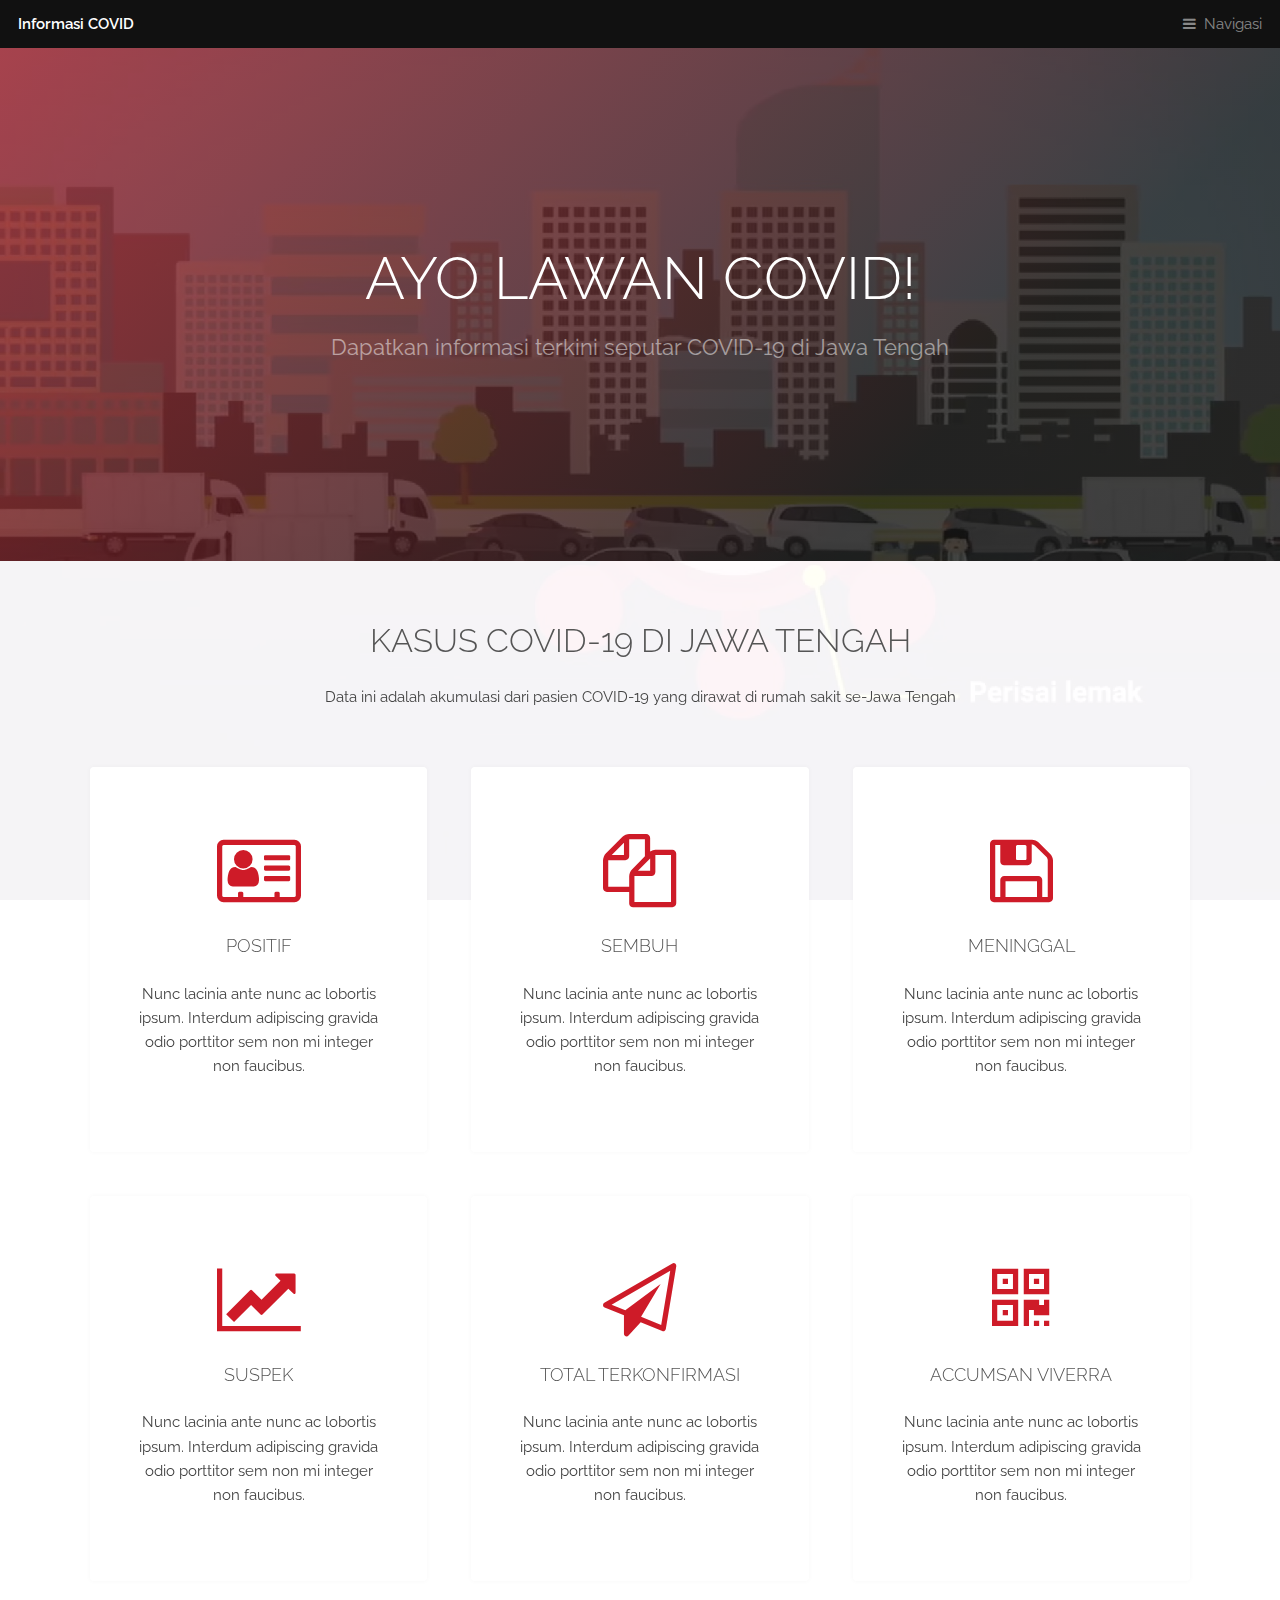
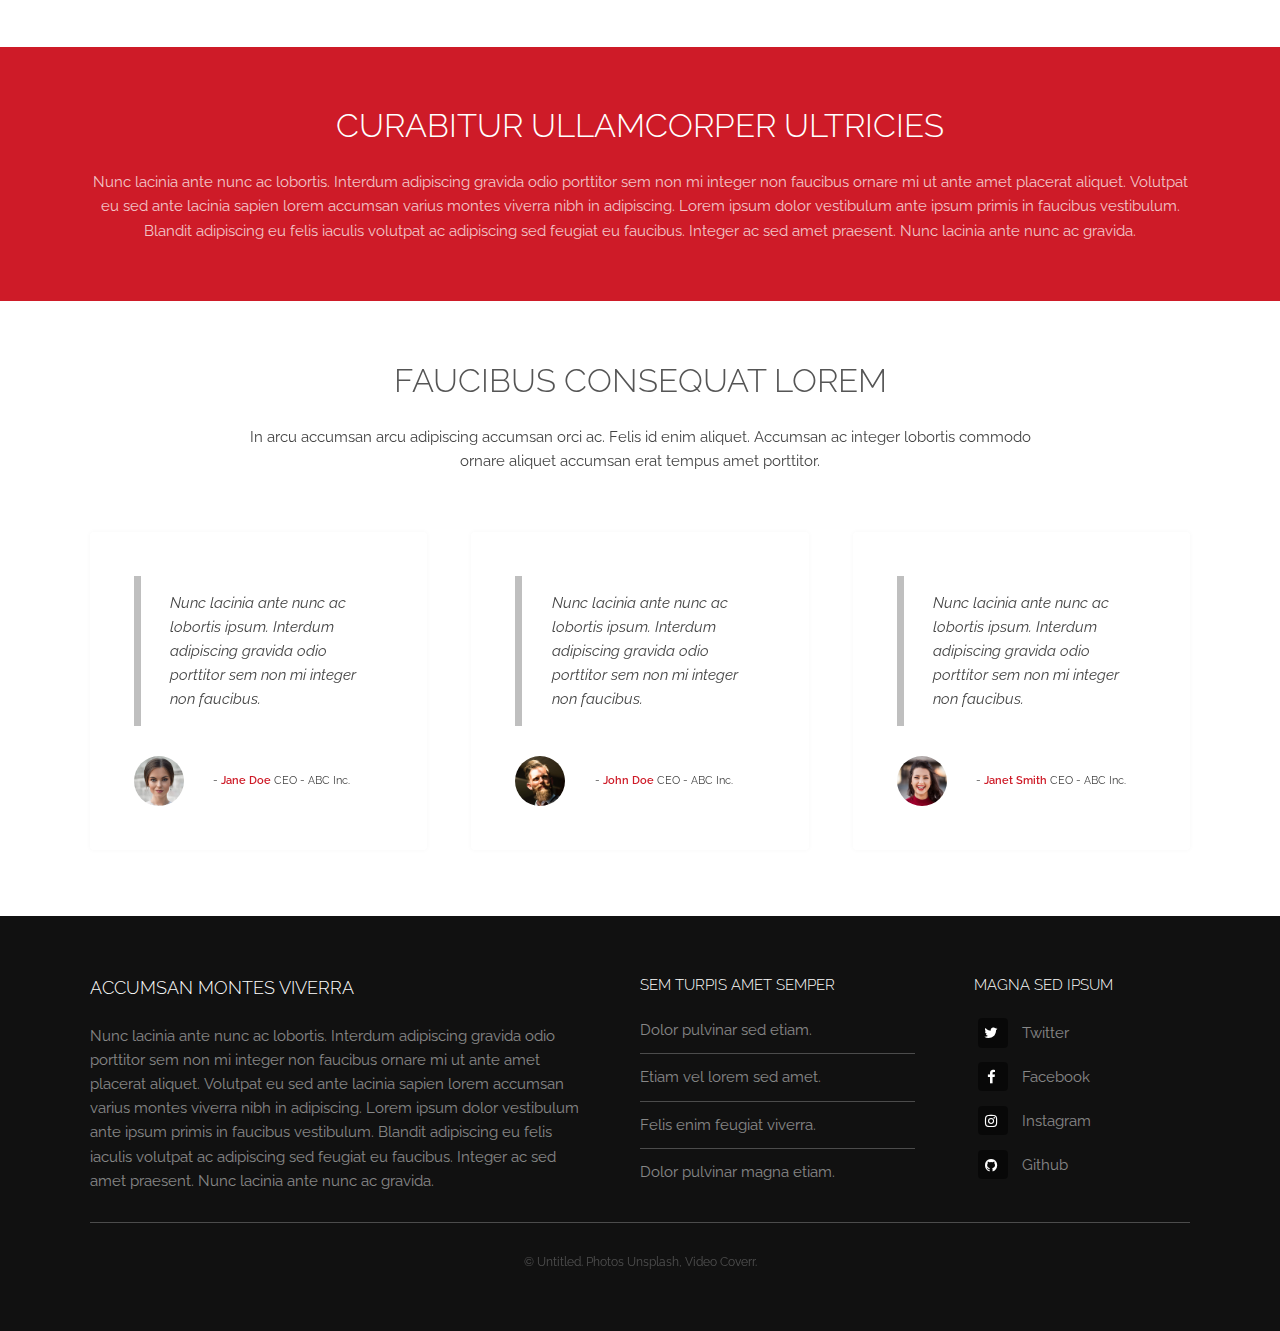
==== commit 9f0ee5b0: "masih kurang banyak" ====
--- a/index.html
+++ b/index.html
@@ -23,6 +23,8 @@
 			<nav id="menu">
 				<ul class="links">
 					<li><a href="index.html">Beranda</a></li>
+					<li><a href="statistik.html">Statistik Kasus</a></li>
+					<li><a href="map.html">Peta Sebaran Kasus</a></li>
 					<li><a href="elements.html">Elements</a></li>
 					<li><a href="generic.html">Generic</a></li>
 				</ul>
@@ -32,7 +34,7 @@
 			<section id="banner">
 				<div class="inner">
 					<h1>Ayo Lawan COVID!</h1>
-					<p>Dapatkan informasi seputar COVID19 berdasarkan lokasi anda saat ini<br /></p>
+					<p>Dapatkan informasi terkini seputar COVID-19 di Jawa Tengah<br /></p>
 				</div>
 				<video autoplay loop muted playsinline src="images/banner_vid.mp4"></video>
 			</section>
@@ -41,15 +43,15 @@
 			<section class="wrapper">
 				<div class="inner">
 					<header class="special">
-						<h2>Sem turpis amet semper</h2>
-						<p>In arcu accumsan arcu adipiscing accumsan orci ac. Felis id enim aliquet. Accumsan ac integer lobortis commodo ornare aliquet accumsan erat tempus amet porttitor.</p>
+						<h2>Kasus COVID-19 di Jawa Tengah</h2>
+						<p>Data ini adalah akumulasi dari pasien COVID-19 yang dirawat di rumah sakit se-Jawa Tengah</p>
 					</header>
 					<div class="highlights">
 						<section>
 							<div class="content">
 								<header>
 									<a href="#" class="icon fa-vcard-o"><span class="label">Icon</span></a>
-									<h3>Feugiat consequat</h3>
+									<h3>Positif</h3>
 								</header>
 								<p>Nunc lacinia ante nunc ac lobortis ipsum. Interdum adipiscing gravida odio porttitor sem non mi integer non faucibus.</p>
 							</div>
@@ -58,7 +60,7 @@
 							<div class="content">
 								<header>
 									<a href="#" class="icon fa-files-o"><span class="label">Icon</span></a>
-									<h3>Ante sem integer</h3>
+									<h3>Sembuh</h3>
 								</header>
 								<p>Nunc lacinia ante nunc ac lobortis ipsum. Interdum adipiscing gravida odio porttitor sem non mi integer non faucibus.</p>
 							</div>
@@ -67,7 +69,7 @@
 							<div class="content">
 								<header>
 									<a href="#" class="icon fa-floppy-o"><span class="label">Icon</span></a>
-									<h3>Ipsum consequat</h3>
+									<h3>Meninggal</h3>
 								</header>
 								<p>Nunc lacinia ante nunc ac lobortis ipsum. Interdum adipiscing gravida odio porttitor sem non mi integer non faucibus.</p>
 							</div>
@@ -76,7 +78,7 @@
 							<div class="content">
 								<header>
 									<a href="#" class="icon fa-line-chart"><span class="label">Icon</span></a>
-									<h3>Interdum gravida</h3>
+									<h3>Suspek</h3>
 								</header>
 								<p>Nunc lacinia ante nunc ac lobortis ipsum. Interdum adipiscing gravida odio porttitor sem non mi integer non faucibus.</p>
 							</div>
@@ -85,7 +87,7 @@
 							<div class="content">
 								<header>
 									<a href="#" class="icon fa-paper-plane-o"><span class="label">Icon</span></a>
-									<h3>Faucibus consequat</h3>
+									<h3>Total Terkonfirmasi</h3>
 								</header>
 								<p>Nunc lacinia ante nunc ac lobortis ipsum. Interdum adipiscing gravida odio porttitor sem non mi integer non faucibus.</p>
 							</div>
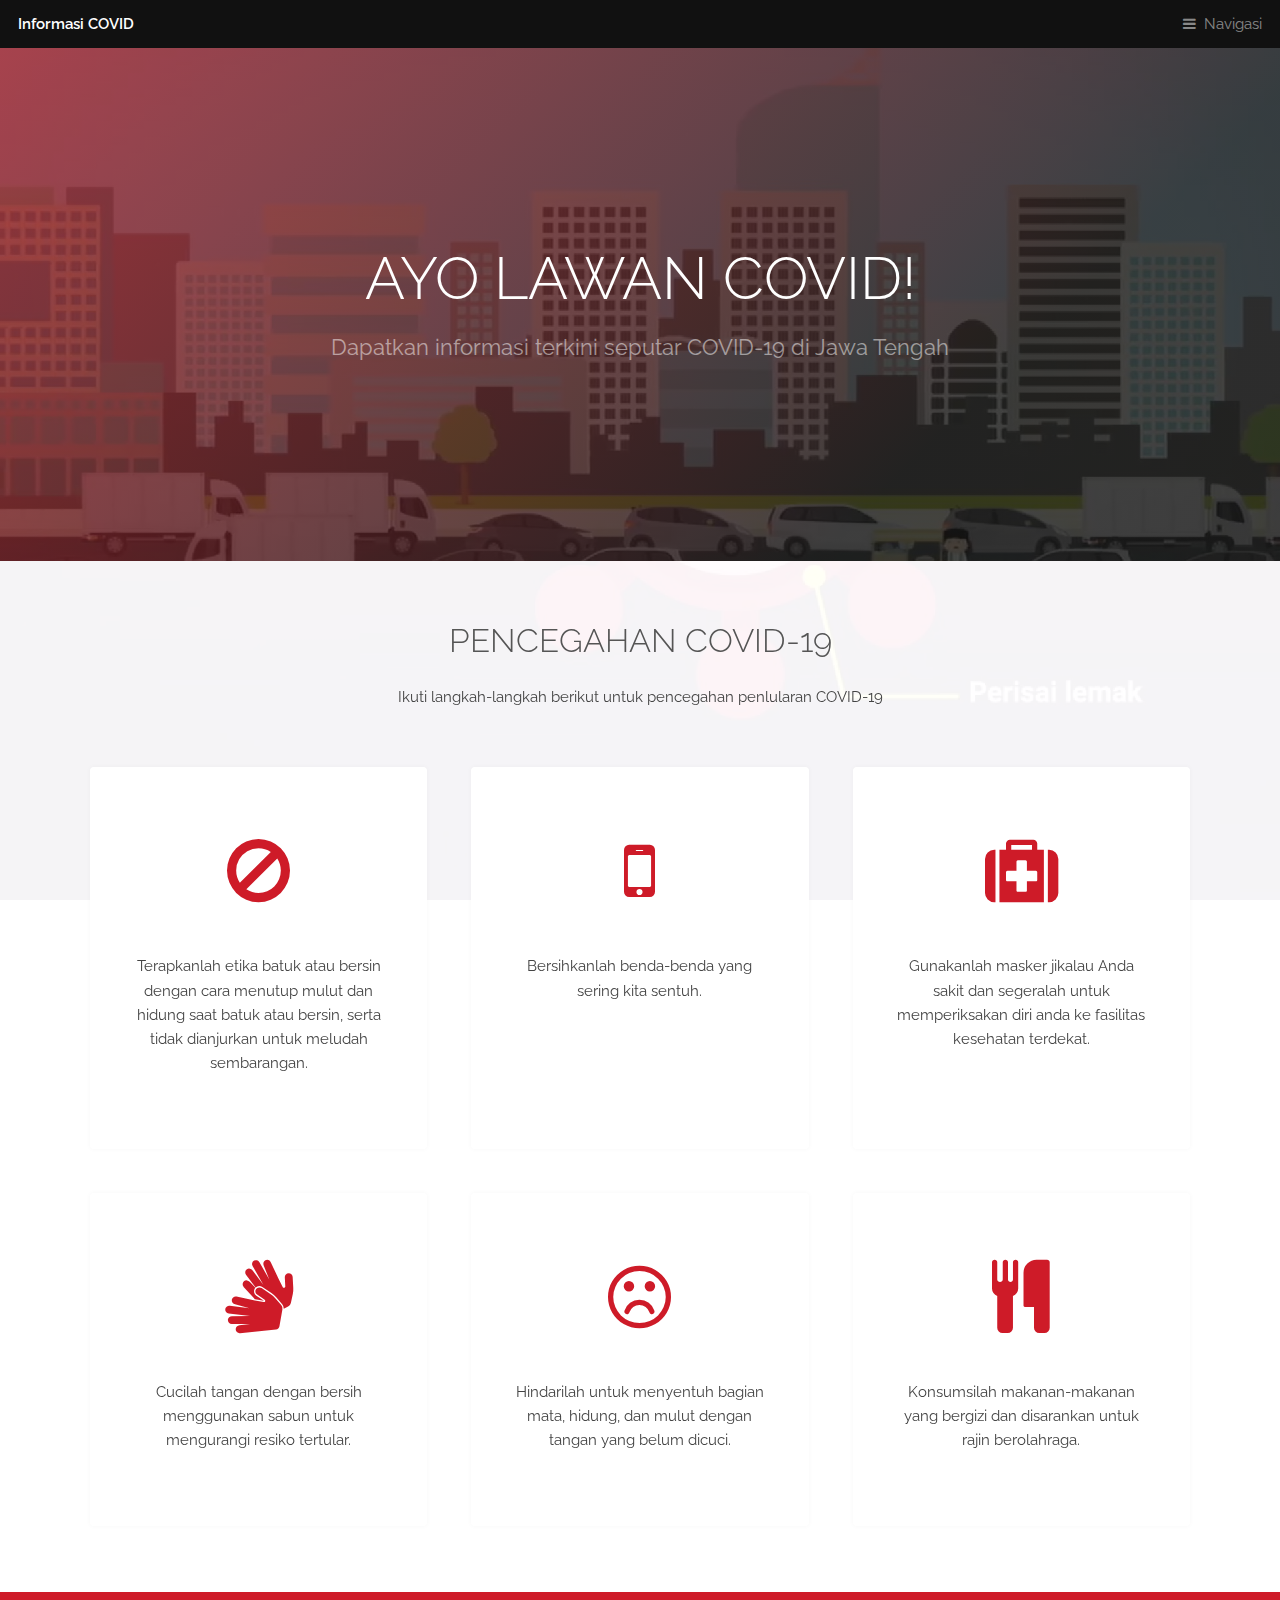
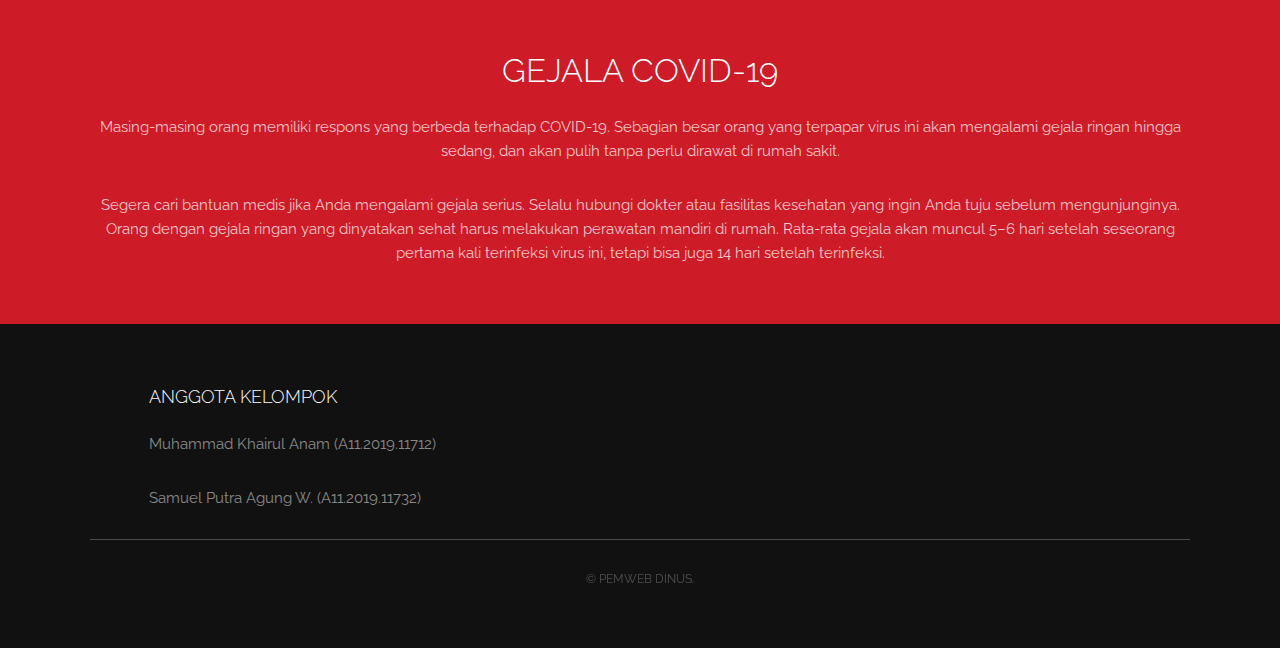
==== commit 794b11f6: "kurang beberapa" ====
--- a/index.html
+++ b/index.html
@@ -25,8 +25,6 @@
 					<li><a href="index.html">Beranda</a></li>
 					<li><a href="statistik.html">Statistik Kasus</a></li>
 					<li><a href="map.html">Peta Sebaran Kasus</a></li>
-					<li><a href="elements.html">Elements</a></li>
-					<li><a href="generic.html">Generic</a></li>
 				</ul>
 			</nav>
 
@@ -43,62 +41,62 @@
 			<section class="wrapper">
 				<div class="inner">
 					<header class="special">
-						<h2>Kasus COVID-19 di Jawa Tengah</h2>
-						<p>Data ini adalah akumulasi dari pasien COVID-19 yang dirawat di rumah sakit se-Jawa Tengah</p>
+						<h2>PENCEGAHAN COVID-19</h2>
+						<p>Ikuti langkah-langkah berikut untuk pencegahan penlularan COVID-19</p>
 					</header>
 					<div class="highlights">
 						<section>
 							<div class="content">
 								<header>
-									<a href="#" class="icon fa-vcard-o"><span class="label">Icon</span></a>
-									<h3>Positif</h3>
+									<a href="#" class="icon fa-ban"><span class="label">Icon</span></a>
+									<h3></h3>
 								</header>
-								<p>Nunc lacinia ante nunc ac lobortis ipsum. Interdum adipiscing gravida odio porttitor sem non mi integer non faucibus.</p>
+								<p>Terapkanlah etika batuk atau bersin dengan cara menutup mulut dan hidung saat batuk atau bersin, serta tidak dianjurkan untuk meludah sembarangan.</p>
 							</div>
 						</section>
 						<section>
 							<div class="content">
 								<header>
-									<a href="#" class="icon fa-files-o"><span class="label">Icon</span></a>
-									<h3>Sembuh</h3>
+									<a href="#" class="icon fa-mobile"><span class="label">Icon</span></a>
+									<h3></h3>
 								</header>
-								<p>Nunc lacinia ante nunc ac lobortis ipsum. Interdum adipiscing gravida odio porttitor sem non mi integer non faucibus.</p>
+								<p>Bersihkanlah benda-benda yang sering kita sentuh.</p>
 							</div>
 						</section>
 						<section>
 							<div class="content">
 								<header>
-									<a href="#" class="icon fa-floppy-o"><span class="label">Icon</span></a>
-									<h3>Meninggal</h3>
+									<a href="#" class="icon fa-medkit"><span class="label">Icon</span></a>
+									<h3></h3>
 								</header>
-								<p>Nunc lacinia ante nunc ac lobortis ipsum. Interdum adipiscing gravida odio porttitor sem non mi integer non faucibus.</p>
+								<p>Gunakanlah masker jikalau Anda sakit dan segeralah untuk memperiksakan diri anda ke fasilitas kesehatan terdekat.</p>
 							</div>
 						</section>
 						<section>
 							<div class="content">
 								<header>
-									<a href="#" class="icon fa-line-chart"><span class="label">Icon</span></a>
-									<h3>Suspek</h3>
+									<a href="#" class="icon fa-sign-language"><span class="label">Icon</span></a>
+									<h3></h3>
 								</header>
-								<p>Nunc lacinia ante nunc ac lobortis ipsum. Interdum adipiscing gravida odio porttitor sem non mi integer non faucibus.</p>
+								<p>Cucilah tangan dengan bersih menggunakan sabun untuk mengurangi resiko tertular.</p>
 							</div>
 						</section>
 						<section>
 							<div class="content">
 								<header>
-									<a href="#" class="icon fa-paper-plane-o"><span class="label">Icon</span></a>
-									<h3>Total Terkonfirmasi</h3>
+									<a href="#" class="icon fa-frown-o"><span class="label">Icon</span></a>
+									<h3></h3>
 								</header>
-								<p>Nunc lacinia ante nunc ac lobortis ipsum. Interdum adipiscing gravida odio porttitor sem non mi integer non faucibus.</p>
+								<p>Hindarilah untuk menyentuh bagian mata, hidung, dan mulut dengan tangan yang belum dicuci.</p>
 							</div>
 						</section>
 						<section>
 							<div class="content">
 								<header>
-									<a href="#" class="icon fa-qrcode"><span class="label">Icon</span></a>
-									<h3>Accumsan viverra</h3>
+									<a href="#" class="icon fa-cutlery"><span class="label">Icon</span></a>
+									<h3></h3>
 								</header>
-								<p>Nunc lacinia ante nunc ac lobortis ipsum. Interdum adipiscing gravida odio porttitor sem non mi integer non faucibus.</p>
+								<p>Konsumsilah makanan-makanan yang bergizi dan disarankan untuk rajin berolahraga.</p>
 							</div>
 						</section>
 					</div>
@@ -108,59 +106,10 @@
 		<!-- CTA -->
 			<section id="cta" class="wrapper">
 				<div class="inner">
-					<h2>Curabitur ullamcorper ultricies</h2>
-					<p>Nunc lacinia ante nunc ac lobortis. Interdum adipiscing gravida odio porttitor sem non mi integer non faucibus ornare mi ut ante amet placerat aliquet. Volutpat eu sed ante lacinia sapien lorem accumsan varius montes viverra nibh in adipiscing. Lorem ipsum dolor vestibulum ante ipsum primis in faucibus vestibulum. Blandit adipiscing eu felis iaculis volutpat ac adipiscing sed feugiat eu faucibus. Integer ac sed amet praesent. Nunc lacinia ante nunc ac gravida.</p>
-				</div>
-			</section>
-
-		<!-- Testimonials -->
-			<section class="wrapper">
-				<div class="inner">
-					<header class="special">
-						<h2>Faucibus consequat lorem</h2>
-						<p>In arcu accumsan arcu adipiscing accumsan orci ac. Felis id enim aliquet. Accumsan ac integer lobortis commodo ornare aliquet accumsan erat tempus amet porttitor.</p>
-					</header>
-					<div class="testimonials">
-						<section>
-							<div class="content">
-								<blockquote>
-									<p>Nunc lacinia ante nunc ac lobortis ipsum. Interdum adipiscing gravida odio porttitor sem non mi integer non faucibus.</p>
-								</blockquote>
-								<div class="author">
-									<div class="image">
-										<img src="images/pic01.jpg" alt="" />
-									</div>
-									<p class="credit">- <strong>Jane Doe</strong> <span>CEO - ABC Inc.</span></p>
-								</div>
-							</div>
-						</section>
-						<section>
-							<div class="content">
-								<blockquote>
-									<p>Nunc lacinia ante nunc ac lobortis ipsum. Interdum adipiscing gravida odio porttitor sem non mi integer non faucibus.</p>
-								</blockquote>
-								<div class="author">
-									<div class="image">
-										<img src="images/pic03.jpg" alt="" />
-									</div>
-									<p class="credit">- <strong>John Doe</strong> <span>CEO - ABC Inc.</span></p>
-								</div>
-							</div>
-						</section>
-						<section>
-							<div class="content">
-								<blockquote>
-									<p>Nunc lacinia ante nunc ac lobortis ipsum. Interdum adipiscing gravida odio porttitor sem non mi integer non faucibus.</p>
-								</blockquote>
-								<div class="author">
-									<div class="image">
-										<img src="images/pic02.jpg" alt="" />
-									</div>
-									<p class="credit">- <strong>Janet Smith</strong> <span>CEO - ABC Inc.</span></p>
-								</div>
-							</div>
-						</section>
-					</div>
+					<h2>Gejala COVID-19</h2>
+					<p>Masing-masing orang memiliki respons yang berbeda terhadap COVID-19. Sebagian besar orang yang terpapar virus ini akan mengalami gejala ringan hingga sedang, dan akan pulih tanpa perlu dirawat di rumah sakit.</p>
+					<p>Segera cari bantuan medis jika Anda mengalami gejala serius. Selalu hubungi dokter atau fasilitas kesehatan yang ingin Anda tuju sebelum mengunjunginya. Orang dengan gejala ringan yang dinyatakan sehat harus melakukan perawatan mandiri di rumah.
+						Rata-rata gejala akan muncul 5–6 hari setelah seseorang pertama kali terinfeksi virus ini, tetapi bisa juga 14 hari setelah terinfeksi.</p>
 				</div>
 			</section>
 
@@ -169,30 +118,13 @@
 				<div class="inner">
 					<div class="content">
 						<section>
-							<h3>Accumsan montes viverra</h3>
-							<p>Nunc lacinia ante nunc ac lobortis. Interdum adipiscing gravida odio porttitor sem non mi integer non faucibus ornare mi ut ante amet placerat aliquet. Volutpat eu sed ante lacinia sapien lorem accumsan varius montes viverra nibh in adipiscing. Lorem ipsum dolor vestibulum ante ipsum primis in faucibus vestibulum. Blandit adipiscing eu felis iaculis volutpat ac adipiscing sed feugiat eu faucibus. Integer ac sed amet praesent. Nunc lacinia ante nunc ac gravida.</p>
-						</section>
-						<section>
-							<h4>Sem turpis amet semper</h4>
-							<ul class="alt">
-								<li><a href="#">Dolor pulvinar sed etiam.</a></li>
-								<li><a href="#">Etiam vel lorem sed amet.</a></li>
-								<li><a href="#">Felis enim feugiat viverra.</a></li>
-								<li><a href="#">Dolor pulvinar magna etiam.</a></li>
-							</ul>
-						</section>
-						<section>
-							<h4>Magna sed ipsum</h4>
-							<ul class="plain">
-								<li><a href="#"><i class="icon fa-twitter">&nbsp;</i>Twitter</a></li>
-								<li><a href="#"><i class="icon fa-facebook">&nbsp;</i>Facebook</a></li>
-								<li><a href="#"><i class="icon fa-instagram">&nbsp;</i>Instagram</a></li>
-								<li><a href="#"><i class="icon fa-github">&nbsp;</i>Github</a></li>
-							</ul>
+							<h3>Anggota Kelompok</h3>
+							<p>Muhammad Khairul Anam (A11.2019.11712)</p>
+							<p>Samuel Putra Agung W. (A11.2019.11732)</p>
 						</section>
 					</div>
 					<div class="copyright">
-						&copy; Untitled. Photos <a href="https://unsplash.co">Unsplash</a>, Video <a href="https://coverr.co">Coverr</a>.
+						&copy; PEMWEB DINUS</a>.
 					</div>
 				</div>
 			</footer>
